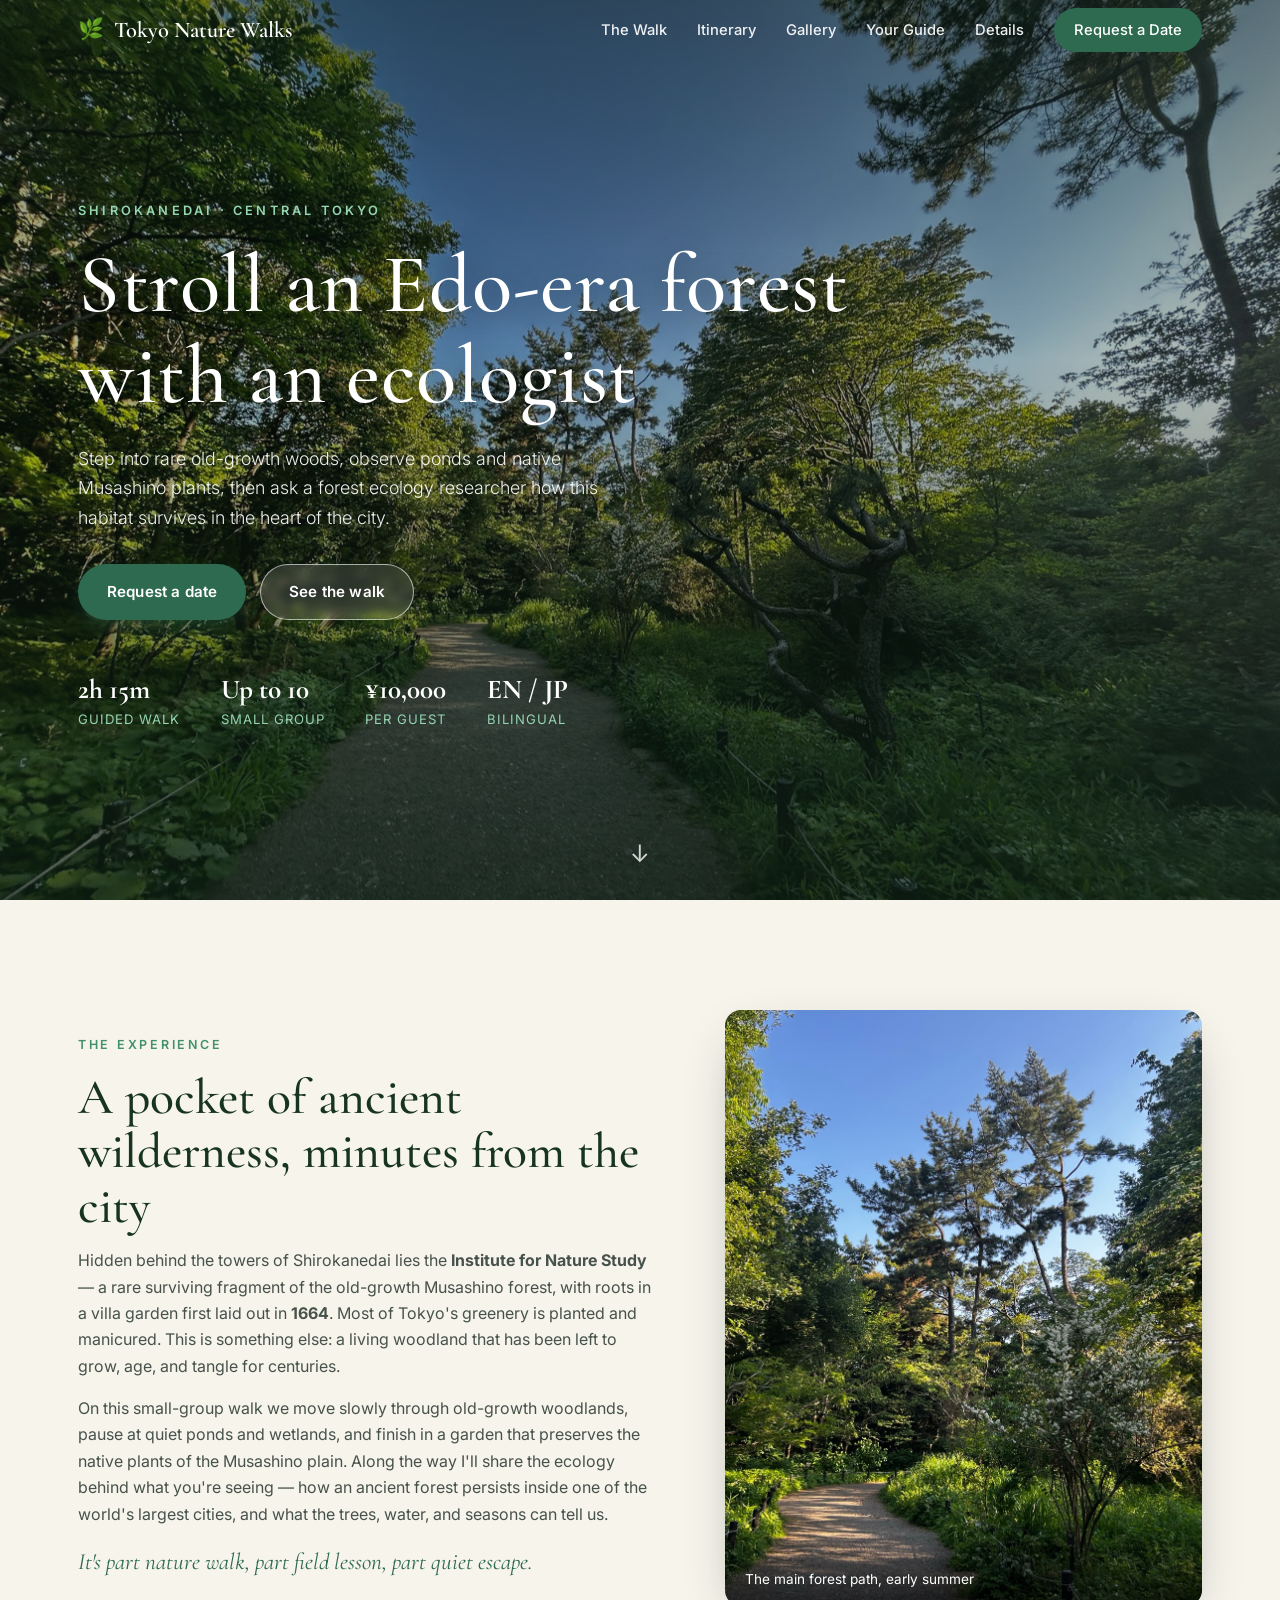
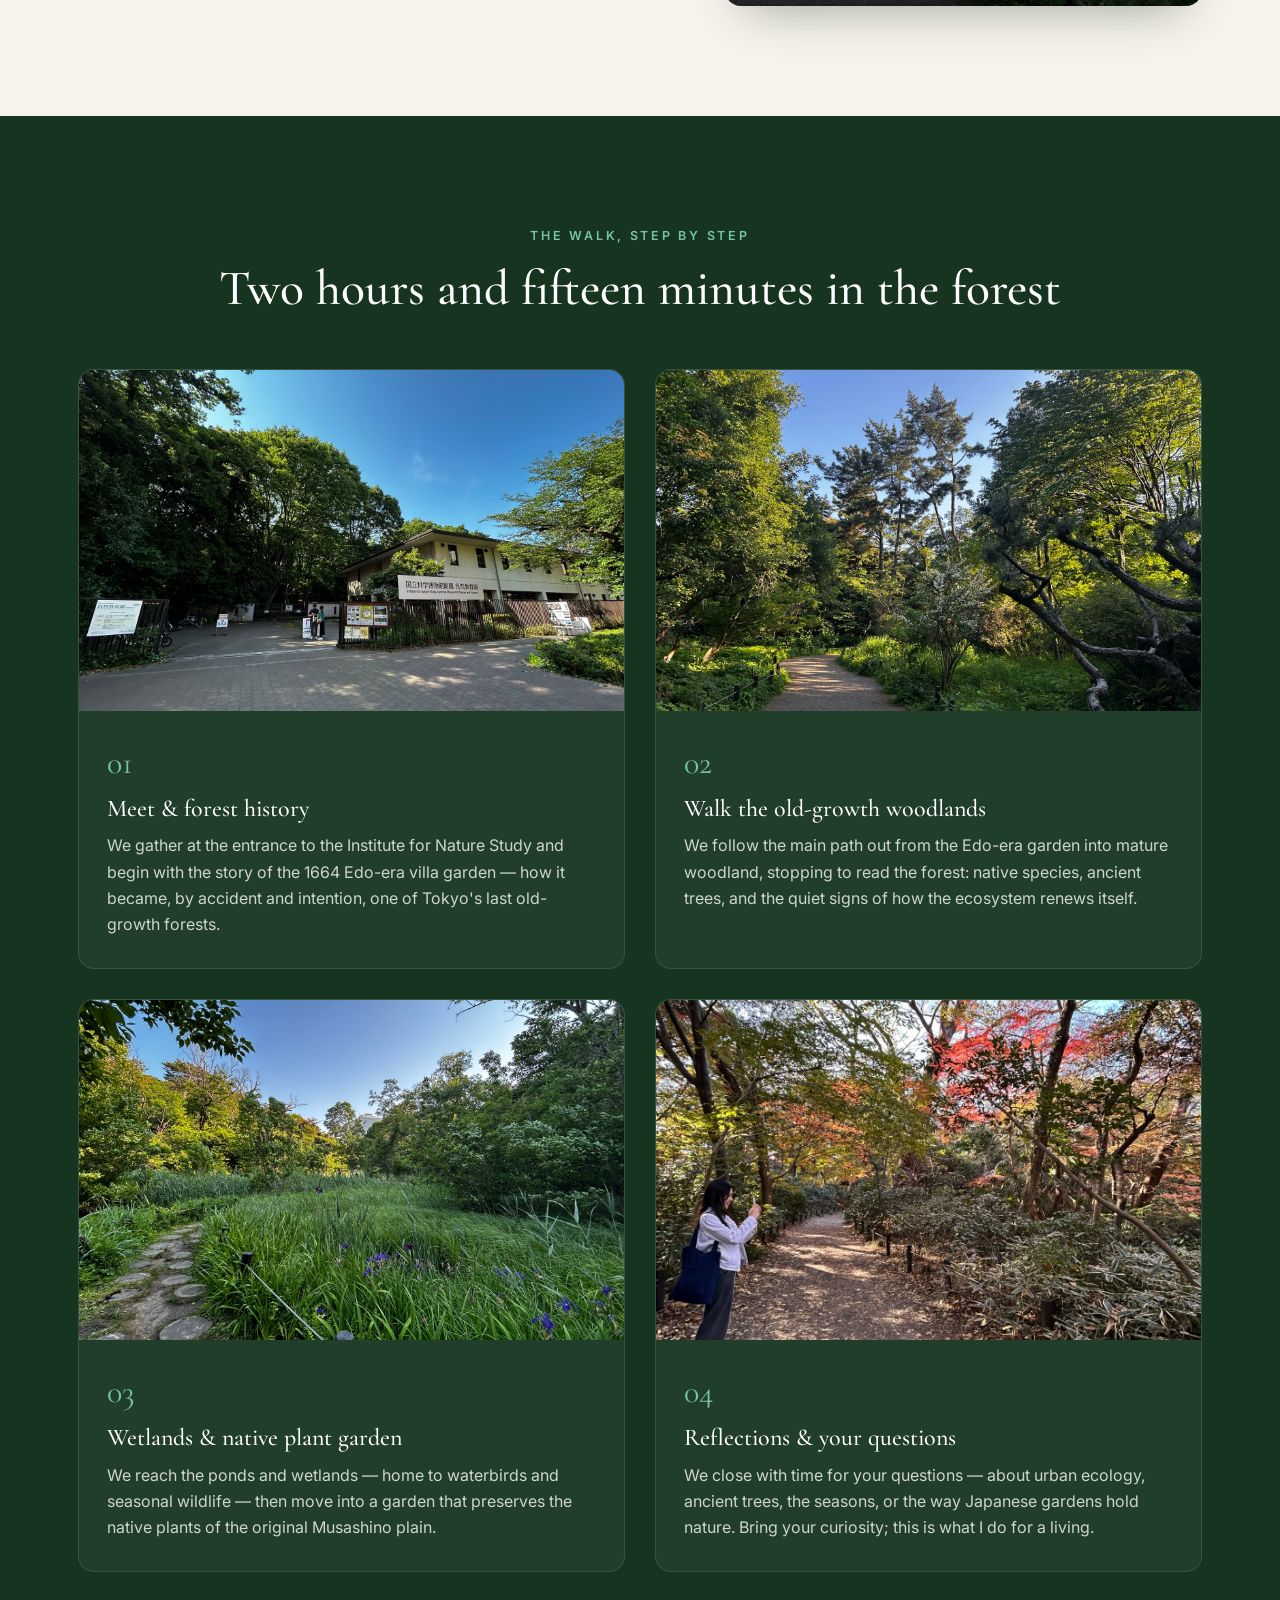
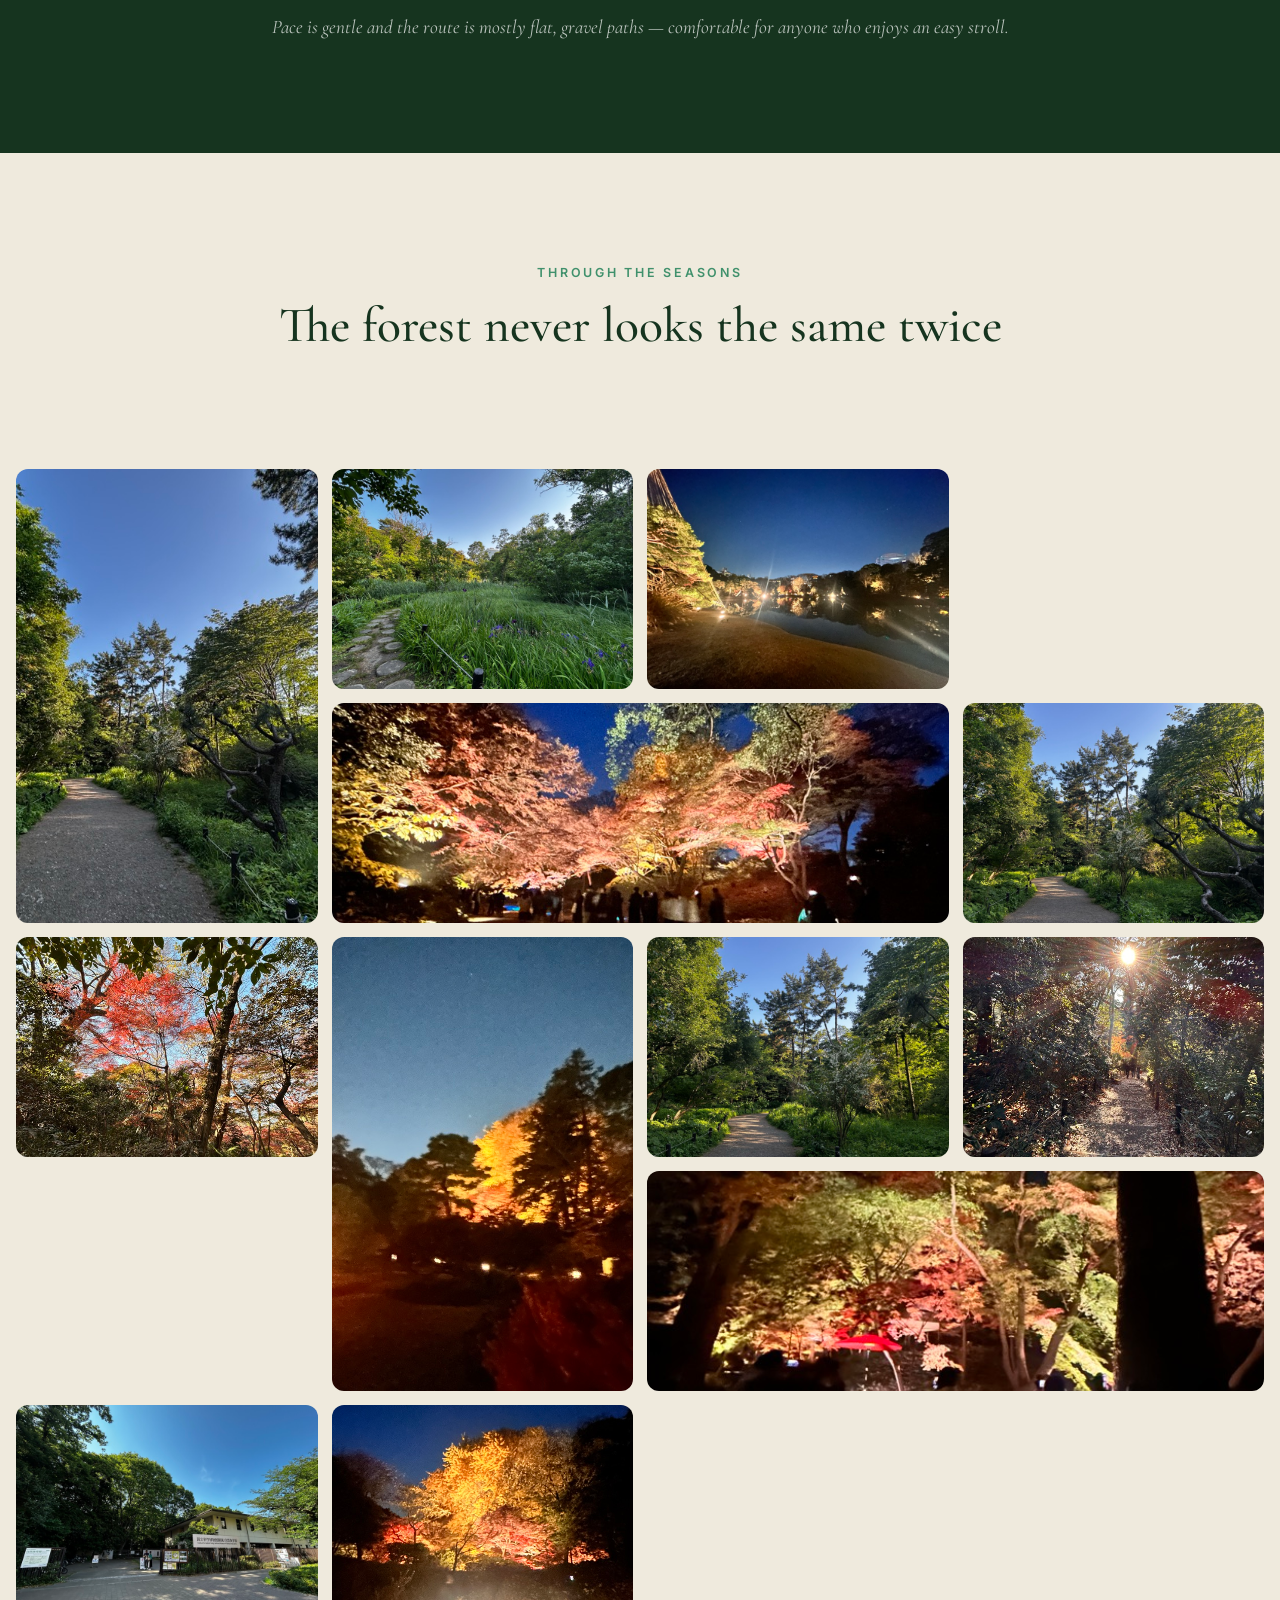
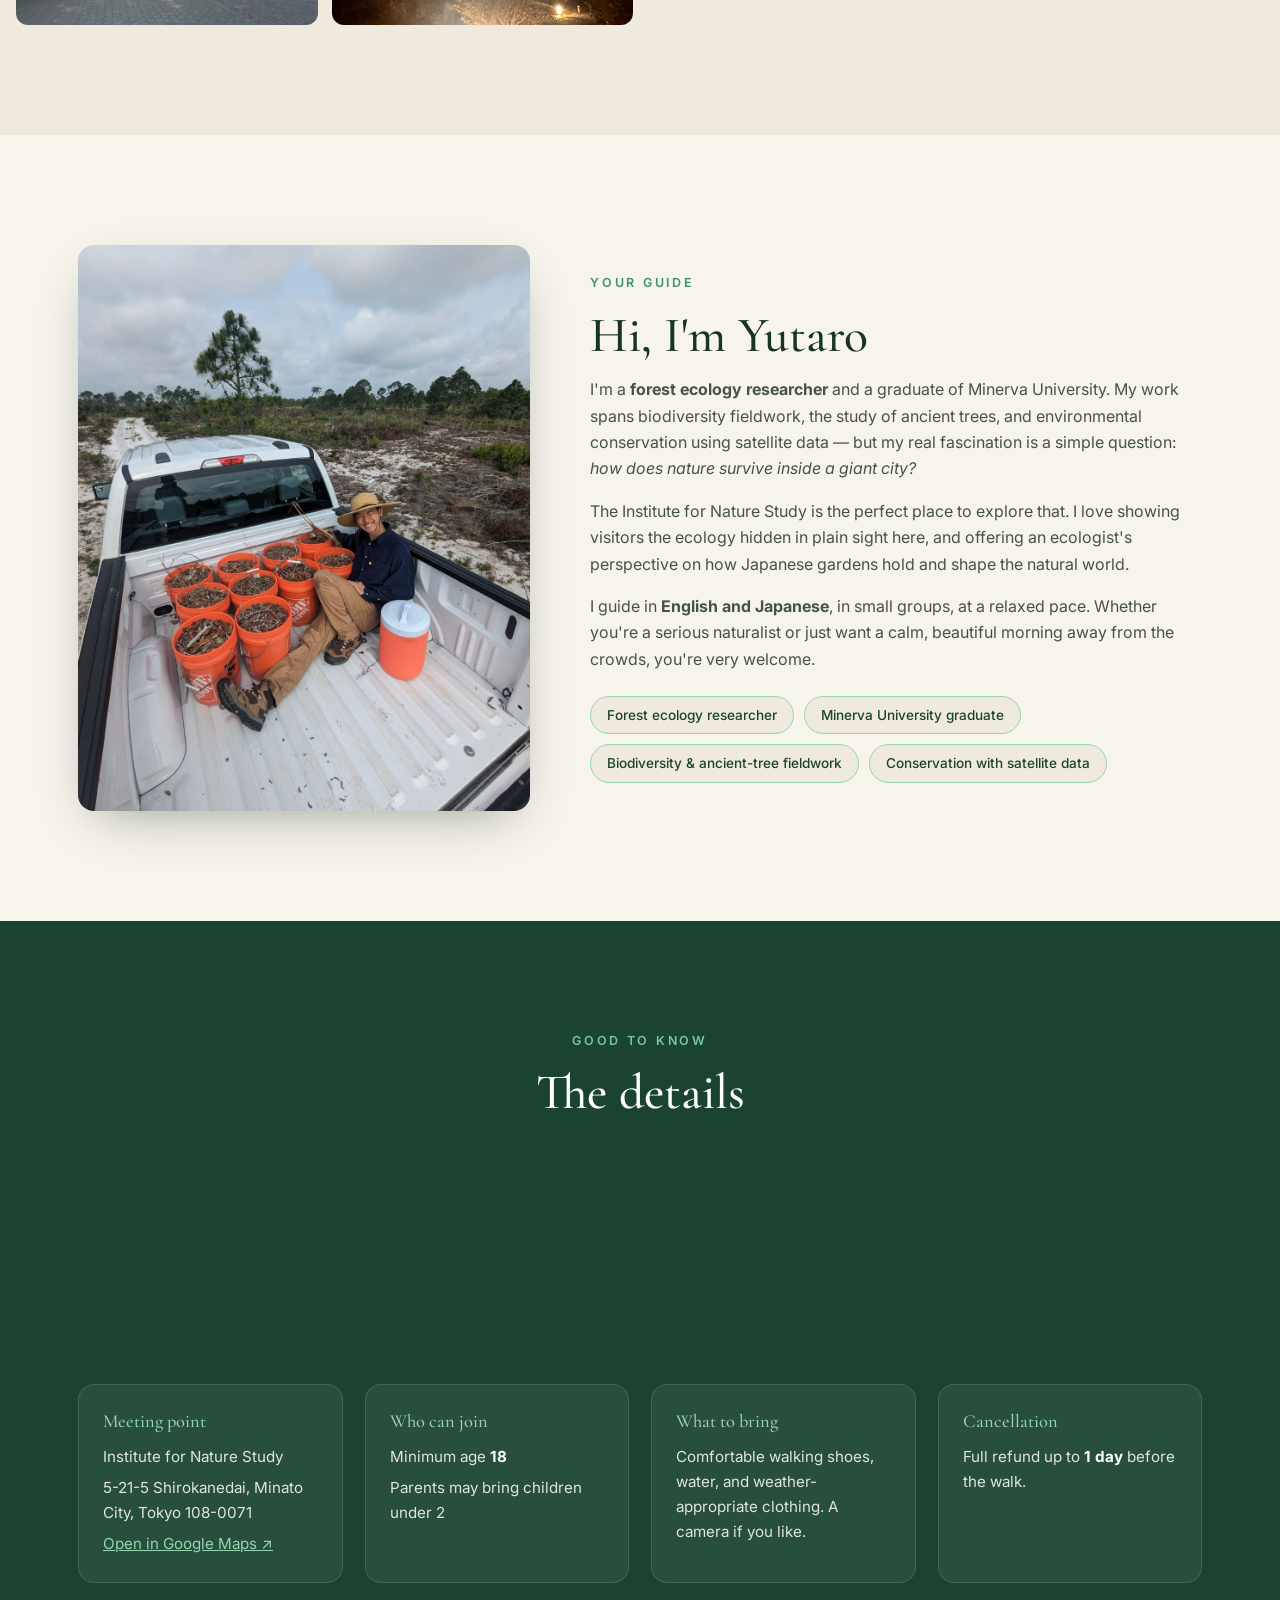
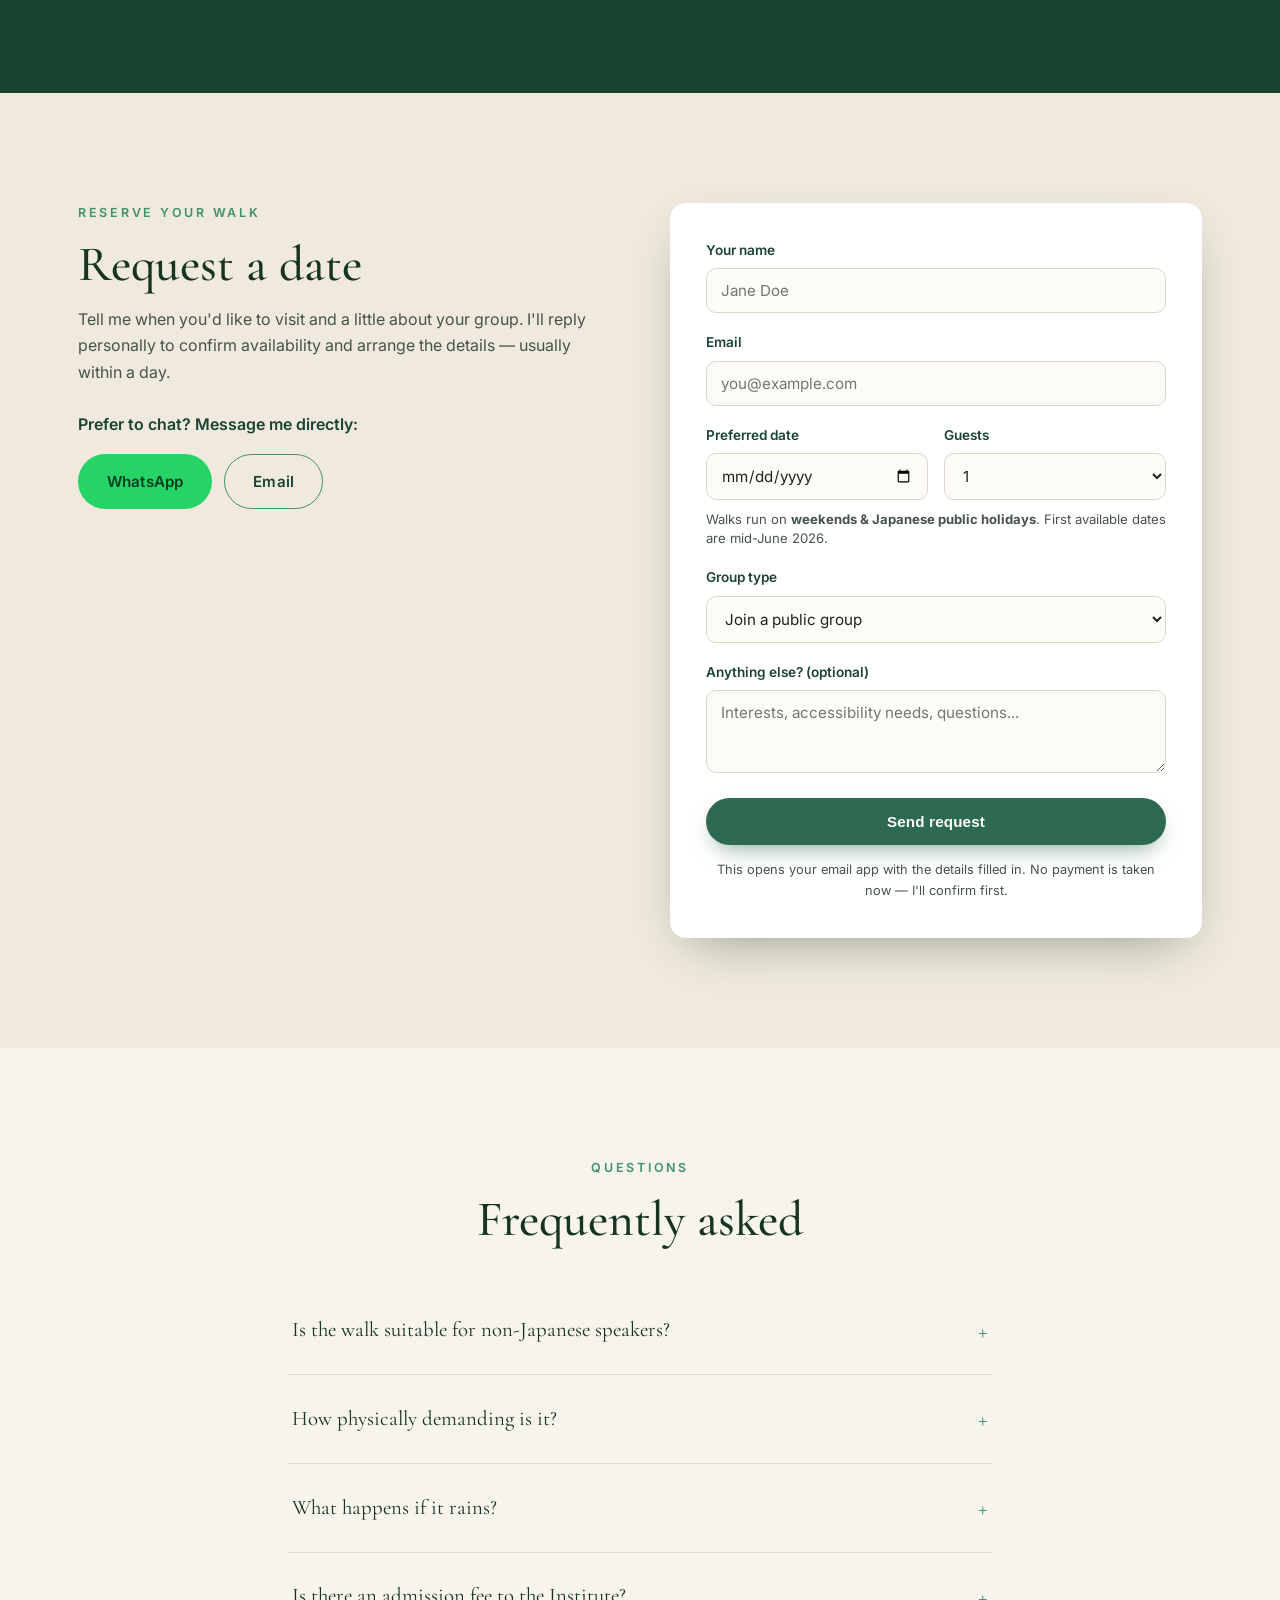
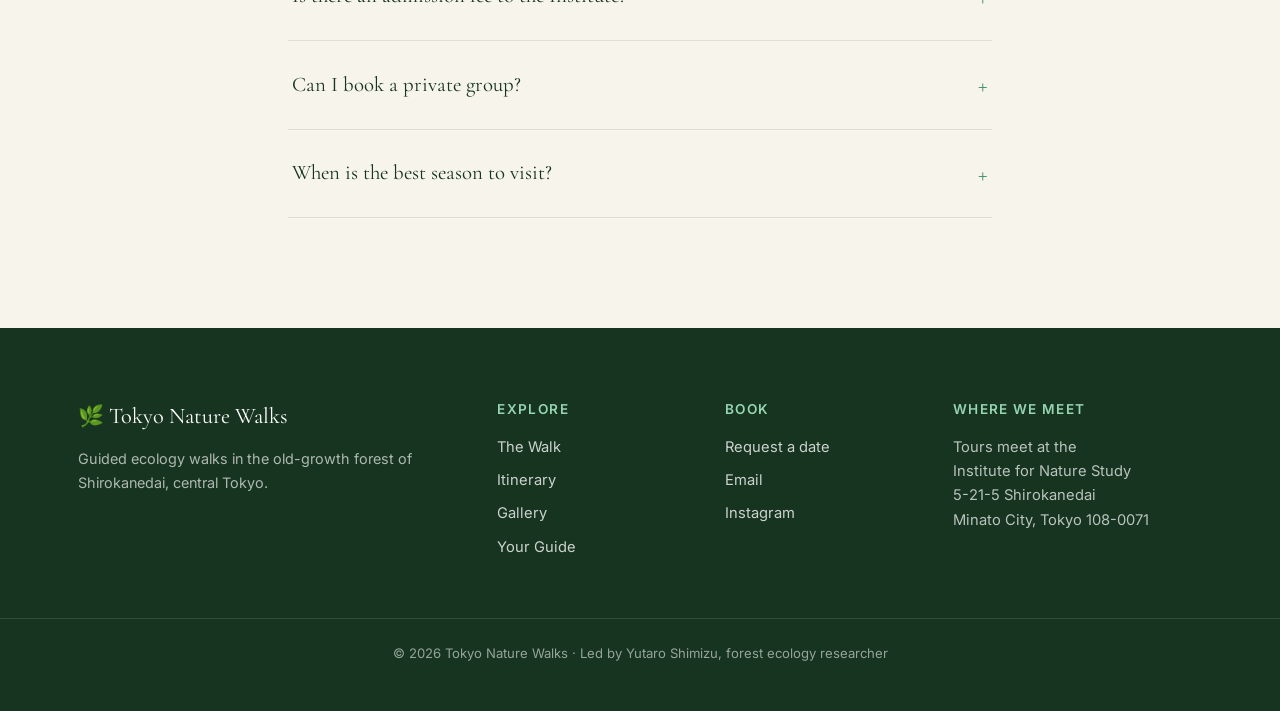
==== index.html @ 75c1bcf2 "Launch Tokyo Nature Walks marketing site Static site for a guided Edo-era forest ecology walk in Shi" ====
<!DOCTYPE html>
<html lang="en">
<head>
<meta charset="UTF-8" />
<meta name="viewport" content="width=device-width, initial-scale=1.0" />
<title>Tokyo Nature Walks — Stroll an Edo-era Forest with an Ecologist | Shirokanedai, Tokyo</title>
<meta name="description" content="A 2-hour guided nature walk through a rare Edo-era old-growth forest in central Tokyo, led by a forest ecology researcher. Old-growth woodlands, ponds, and native Musashino plants at the Institute for Nature Study, Shirokanedai. English & Japanese." />
<meta name="keywords" content="Tokyo nature walk, Tokyo forest tour, Institute for Nature Study, Shirokanedai, ecology tour Tokyo, English guided tour Tokyo, Edo forest, Japanese garden ecology, things to do in Tokyo, nature tour Tokyo, Musashino plants" />
<meta name="author" content="Yutaro Shimizu" />
<link rel="canonical" href="https://tokyonaturewalks.com/" />
<meta name="robots" content="index, follow" />

<!-- Open Graph -->
<meta property="og:type" content="website" />
<meta property="og:site_name" content="Tokyo Nature Walks" />
<meta property="og:title" content="Stroll an Edo-era Forest with an Ecologist — Tokyo Nature Walks" />
<meta property="og:description" content="Step into rare old-growth woods in central Tokyo with a forest ecology researcher. Ponds, native Musashino plants, and the story of how this habitat survives in the city." />
<meta property="og:url" content="https://tokyonaturewalks.com/" />
<meta property="og:image" content="https://tokyonaturewalks.com/assets/img/photo-5083.jpg" />
<meta property="og:locale" content="en_US" />
<meta property="og:locale:alternate" content="ja_JP" />

<!-- Twitter -->
<meta name="twitter:card" content="summary_large_image" />
<meta name="twitter:title" content="Stroll an Edo-era Forest with an Ecologist — Tokyo Nature Walks" />
<meta name="twitter:description" content="A guided walk through a rare old-growth forest in central Tokyo, led by a forest ecology researcher. English & Japanese." />
<meta name="twitter:image" content="https://tokyonaturewalks.com/assets/img/photo-5083.jpg" />

<link rel="icon" href="data:image/svg+xml,%3Csvg xmlns='http://www.w3.org/2000/svg' viewBox='0 0 100 100'%3E%3Ctext y='.9em' font-size='90'%3E%F0%9F%8C%BF%3C/text%3E%3C/svg%3E" />

<link rel="preconnect" href="https://fonts.googleapis.com" />
<link rel="preconnect" href="https://fonts.gstatic.com" crossorigin />
<link href="https://fonts.googleapis.com/css2?family=Cormorant+Garamond:ital,wght@0,400;0,500;0,600;1,400&family=Inter:wght@300;400;500;600&display=swap" rel="stylesheet" />
<link rel="stylesheet" href="assets/css/style.css" />

<!-- Structured data: the tour as a Product with an Offer -->
<script type="application/ld+json">
{
  "@context": "https://schema.org",
  "@type": "Product",
  "name": "Stroll an Edo-era Forest with an Ecologist",
  "image": [
    "https://tokyonaturewalks.com/assets/img/photo-5083.jpg",
    "https://tokyonaturewalks.com/assets/img/photo-5082.jpg",
    "https://tokyonaturewalks.com/assets/img/photo-4022.jpg"
  ],
  "description": "A 2-hour 15-minute guided nature walk through a rare Edo-era old-growth forest in central Tokyo, led by a forest ecology researcher. Explore old-growth woodlands, ponds and wetlands, and a garden preserving native Musashino plants at the Institute for Nature Study, Shirokanedai.",
  "brand": { "@type": "Brand", "name": "Tokyo Nature Walks" },
  "offers": {
    "@type": "Offer",
    "price": "10000",
    "priceCurrency": "JPY",
    "availability": "https://schema.org/InStock",
    "url": "https://tokyonaturewalks.com/#book"
  }
}
</script>
<script type="application/ld+json">
{
  "@context": "https://schema.org",
  "@type": "TouristAttraction",
  "name": "Institute for Nature Study (National Museum of Nature and Science)",
  "description": "A rare surviving fragment of old-growth Musashino forest in central Tokyo, with origins as a 1664 Edo-era villa garden.",
  "address": {
    "@type": "PostalAddress",
    "streetAddress": "5-21-5 Shirokanedai",
    "addressLocality": "Minato City",
    "addressRegion": "Tokyo",
    "postalCode": "108-0071",
    "addressCountry": "JP"
  }
}
</script>
<script type="application/ld+json">
{
  "@context": "https://schema.org",
  "@type": "Person",
  "name": "Yutaro Shimizu",
  "alternateName": "悠太郎",
  "jobTitle": "Forest Ecology Researcher & Nature Guide",
  "alumniOf": "Minerva University",
  "knowsLanguage": ["en", "ja"],
  "description": "Forest ecology researcher specializing in how nature survives in large urban environments, with a background in biodiversity fieldwork, ancient-tree studies, and satellite-data conservation."
}
</script>
</head>
<body>

<header class="nav" id="nav">
  <div class="nav__inner">
    <a href="#top" class="nav__brand">
      <span class="nav__leaf">&#127807;</span>
      <span class="nav__name">Tokyo Nature Walks</span>
    </a>
    <nav class="nav__links" id="navLinks">
      <a href="#experience">The Walk</a>
      <a href="#itinerary">Itinerary</a>
      <a href="#gallery">Gallery</a>
      <a href="#guide">Your Guide</a>
      <a href="#details">Details</a>
      <a href="#book" class="nav__cta">Request a Date</a>
    </nav>
    <button class="nav__toggle" id="navToggle" aria-label="Open menu">
      <span></span><span></span><span></span>
    </button>
  </div>
</header>

<!-- HERO -->
<section class="hero" id="top">
  <div class="hero__media" style="background-image:url('assets/img/photo-5083.jpg')"></div>
  <div class="hero__overlay"></div>
  <div class="hero__content">
    <p class="hero__eyebrow">Shirokanedai &middot; Central Tokyo</p>
    <h1 class="hero__title">Stroll an Edo-era forest<br />with an ecologist</h1>
    <p class="hero__sub">Step into rare old-growth woods, observe ponds and native Musashino plants, then ask a forest ecology researcher how this habitat survives in the heart of the city.</p>
    <div class="hero__actions">
      <a href="#book" class="btn btn--primary">Request a date</a>
      <a href="#experience" class="btn btn--ghost">See the walk</a>
    </div>
    <ul class="hero__facts">
      <li><strong>2h 15m</strong><span>guided walk</span></li>
      <li><strong>Up to 10</strong><span>small group</span></li>
      <li><strong>&yen;10,000</strong><span>per guest</span></li>
      <li><strong>EN / JP</strong><span>bilingual</span></li>
    </ul>
  </div>
  <a href="#experience" class="hero__scroll" aria-label="Scroll down">&#8595;</a>
</section>

<!-- EXPERIENCE -->
<section class="section experience" id="experience">
  <div class="wrap experience__grid">
    <div class="experience__text">
      <p class="eyebrow">The experience</p>
      <h2>A pocket of ancient wilderness, minutes from the city</h2>
      <p>Hidden behind the towers of Shirokanedai lies the <strong>Institute for Nature Study</strong> &mdash; a rare surviving fragment of the old-growth Musashino forest, with roots in a villa garden first laid out in <strong>1664</strong>. Most of Tokyo's greenery is planted and manicured. This is something else: a living woodland that has been left to grow, age, and tangle for centuries.</p>
      <p>On this small-group walk we move slowly through old-growth woodlands, pause at quiet ponds and wetlands, and finish in a garden that preserves the native plants of the Musashino plain. Along the way I'll share the ecology behind what you're seeing &mdash; how an ancient forest persists inside one of the world's largest cities, and what the trees, water, and seasons can tell us.</p>
      <p class="experience__signoff">It's part nature walk, part field lesson, part quiet escape.</p>
    </div>
    <figure class="experience__photo">
      <img src="assets/img/photo-5085.jpg" alt="Sunlit forest path through old-growth woodland at the Institute for Nature Study, Tokyo" loading="lazy" />
      <figcaption>The main forest path, early summer</figcaption>
    </figure>
  </div>
</section>

<!-- ITINERARY -->
<section class="section itinerary" id="itinerary">
  <div class="wrap">
    <p class="eyebrow center">The walk, step by step</p>
    <h2 class="center">Two hours and fifteen minutes in the forest</h2>
    <div class="steps">
      <article class="step">
        <div class="step__img"><img src="assets/img/photo-5079.jpg" alt="Entrance to the Institute for Nature Study, Shirokanedai" loading="lazy" /></div>
        <div class="step__body">
          <span class="step__num">01</span>
          <h3>Meet &amp; forest history</h3>
          <p>We gather at the entrance to the Institute for Nature Study and begin with the story of the 1664 Edo-era villa garden &mdash; how it became, by accident and intention, one of Tokyo's last old-growth forests.</p>
        </div>
      </article>
      <article class="step">
        <div class="step__img"><img src="assets/img/photo-5084.jpg" alt="Tall pines along the old-growth woodland trail" loading="lazy" /></div>
        <div class="step__body">
          <span class="step__num">02</span>
          <h3>Walk the old-growth woodlands</h3>
          <p>We follow the main path out from the Edo-era garden into mature woodland, stopping to read the forest: native species, ancient trees, and the quiet signs of how the ecosystem renews itself.</p>
        </div>
      </article>
      <article class="step">
        <div class="step__img"><img src="assets/img/photo-5082.jpg" alt="Iris wetland and pond with native plants in early summer" loading="lazy" /></div>
        <div class="step__body">
          <span class="step__num">03</span>
          <h3>Wetlands &amp; native plant garden</h3>
          <p>We reach the ponds and wetlands &mdash; home to waterbirds and seasonal wildlife &mdash; then move into a garden that preserves the native plants of the original Musashino plain.</p>
        </div>
      </article>
      <article class="step">
        <div class="step__img"><img src="assets/img/photo-4017.jpg" alt="Guide and guest on a forest path framed by autumn colour" loading="lazy" /></div>
        <div class="step__body">
          <span class="step__num">04</span>
          <h3>Reflections &amp; your questions</h3>
          <p>We close with time for your questions &mdash; about urban ecology, ancient trees, the seasons, or the way Japanese gardens hold nature. Bring your curiosity; this is what I do for a living.</p>
        </div>
      </article>
    </div>
    <p class="itinerary__note">Pace is gentle and the route is mostly flat, gravel paths &mdash; comfortable for anyone who enjoys an easy stroll.</p>
  </div>
</section>

<!-- GALLERY -->
<section class="section gallery" id="gallery">
  <div class="wrap">
    <p class="eyebrow center">Through the seasons</p>
    <h2 class="center">The forest never looks the same twice</h2>
    <p class="gallery__intro center">Lush green in summer, irises over the wetlands in early summer, and the famous autumn illumination when the maples are lit after dark.</p>
  </div>
  <div class="gallery__grid" id="galleryGrid">
    <button class="gallery__item gallery__item--tall" data-full="assets/img/photo-5083.jpg" data-cap="Forest path in early summer"><img src="assets/img/thumb-5083.jpg" alt="Forest path in early summer" loading="lazy" /></button>
    <button class="gallery__item" data-full="assets/img/photo-5082.jpg" data-cap="Iris wetland in bloom"><img src="assets/img/thumb-5082.jpg" alt="Iris wetland in bloom" loading="lazy" /></button>
    <button class="gallery__item" data-full="assets/img/photo-4022.jpg" data-cap="Autumn illumination over the pond"><img src="assets/img/thumb-4022.jpg" alt="Autumn illumination reflected in the pond at night" loading="lazy" /></button>
    <button class="gallery__item gallery__item--wide" data-full="assets/img/photo-4025.jpg" data-cap="Maples lit up on an autumn evening"><img src="assets/img/thumb-4025.jpg" alt="Maples lit up on an autumn evening" loading="lazy" /></button>
    <button class="gallery__item" data-full="assets/img/photo-5084.jpg" data-cap="Tall pines along the trail"><img src="assets/img/thumb-5084.jpg" alt="Tall pines along the trail" loading="lazy" /></button>
    <button class="gallery__item" data-full="assets/img/photo-4019.jpg" data-cap="Autumn canopy"><img src="assets/img/thumb-4019.jpg" alt="Red and orange autumn canopy" loading="lazy" /></button>
    <button class="gallery__item gallery__item--tall" data-full="assets/img/photo-4023.jpg" data-cap="A single maple, illuminated"><img src="assets/img/thumb-4023.jpg" alt="A single maple illuminated at night" loading="lazy" /></button>
    <button class="gallery__item" data-full="assets/img/photo-5085.jpg" data-cap="Green woodland path"><img src="assets/img/thumb-5085.jpg" alt="Green woodland path" loading="lazy" /></button>
    <button class="gallery__item" data-full="assets/img/photo-4021.jpg" data-cap="Light through the canopy"><img src="assets/img/thumb-4021.jpg" alt="Sunlight breaking through the forest canopy" loading="lazy" /></button>
    <button class="gallery__item gallery__item--wide" data-full="assets/img/photo-4026.jpg" data-cap="Evening walk under the maples"><img src="assets/img/thumb-4026.jpg" alt="Visitors walking under illuminated maples at night" loading="lazy" /></button>
    <button class="gallery__item" data-full="assets/img/photo-5079.jpg" data-cap="The entrance"><img src="assets/img/thumb-5079.jpg" alt="Entrance to the Institute for Nature Study" loading="lazy" /></button>
    <button class="gallery__item" data-full="assets/img/photo-4024.jpg" data-cap="Autumn colour after dark"><img src="assets/img/thumb-4024.jpg" alt="Autumn colour illuminated after dark" loading="lazy" /></button>
  </div>
</section>

<!-- GUIDE -->
<section class="section guide" id="guide">
  <div class="wrap guide__grid">
    <figure class="guide__photo">
      <img src="assets/img/intro.jpg" alt="Yutaro, forest ecology researcher, doing biodiversity fieldwork with soil and litter samples" loading="lazy" />
    </figure>
    <div class="guide__text">
      <p class="eyebrow">Your guide</p>
      <h2>Hi, I'm Yutaro</h2>
      <p>I'm a <strong>forest ecology researcher</strong> and a graduate of Minerva University. My work spans biodiversity fieldwork, the study of ancient trees, and environmental conservation using satellite data &mdash; but my real fascination is a simple question: <em>how does nature survive inside a giant city?</em></p>
      <p>The Institute for Nature Study is the perfect place to explore that. I love showing visitors the ecology hidden in plain sight here, and offering an ecologist's perspective on how Japanese gardens hold and shape the natural world.</p>
      <p>I guide in <strong>English and Japanese</strong>, in small groups, at a relaxed pace. Whether you're a serious naturalist or just want a calm, beautiful morning away from the crowds, you're very welcome.</p>
      <ul class="guide__creds">
        <li>Forest ecology researcher</li>
        <li>Minerva University graduate</li>
        <li>Biodiversity &amp; ancient-tree fieldwork</li>
        <li>Conservation with satellite data</li>
      </ul>
    </div>
  </div>
</section>

<!-- DETAILS -->
<section class="section details" id="details">
  <div class="wrap">
    <p class="eyebrow center">Good to know</p>
    <h2 class="center">The details</h2>
    <div class="details__grid">
      <div class="detail">
        <h3>Pricing</h3>
        <p><strong>&yen;10,000</strong> per guest</p>
        <p><strong>&yen;30,000</strong> minimum for a private group</p>
      </div>
      <div class="detail">
        <h3>Group size</h3>
        <p>Small groups of up to <strong>10</strong> guests</p>
        <p>Public or private bookings welcome</p>
      </div>
      <div class="detail">
        <h3>Duration</h3>
        <p><strong>2 hours 15 minutes</strong></p>
        <p>Gentle pace, mostly flat gravel paths</p>
      </div>
      <div class="detail">
        <h3>Languages</h3>
        <p>English &amp; Japanese</p>
      </div>
      <div class="detail">
        <h3>Meeting point</h3>
        <p>Institute for Nature Study</p>
        <p>5-21-5 Shirokanedai, Minato City, Tokyo 108-0071</p>
        <p><a href="https://maps.google.com/?q=Institute+for+Nature+Study+Shirokanedai" target="_blank" rel="noopener">Open in Google Maps &#8599;</a></p>
      </div>
      <div class="detail">
        <h3>Who can join</h3>
        <p>Minimum age <strong>18</strong></p>
        <p>Parents may bring children under 2</p>
      </div>
      <div class="detail">
        <h3>What to bring</h3>
        <p>Comfortable walking shoes, water, and weather-appropriate clothing. A camera if you like.</p>
      </div>
      <div class="detail">
        <h3>Cancellation</h3>
        <p>Full refund up to <strong>1 day</strong> before the walk.</p>
      </div>
    </div>
  </div>
</section>

<!-- BOOKING -->
<section class="section book" id="book">
  <div class="wrap book__grid">
    <div class="book__intro">
      <p class="eyebrow">Reserve your walk</p>
      <h2>Request a date</h2>
      <p>Tell me when you'd like to visit and a little about your group. I'll reply personally to confirm availability and arrange the details &mdash; usually within a day.</p>
      <p class="book__alt">Prefer to chat? Message me directly:</p>
      <div class="book__contacts">
        <a class="btn btn--whatsapp" id="waBtn" href="https://wa.me/810000000000?text=Hi%20Yutaro%2C%20I%27d%20like%20to%20book%20the%20Tokyo%20Nature%20Walk." target="_blank" rel="noopener">WhatsApp</a>
        <a class="btn btn--ghost-dark" href="mailto:yutaro.shimizu@uni.minerva.edu">Email</a>
      </div>
    </div>

    <form class="book__form" id="bookForm">
      <div class="field">
        <label for="name">Your name</label>
        <input type="text" id="name" name="name" required placeholder="Jane Doe" />
      </div>
      <div class="field">
        <label for="email">Email</label>
        <input type="email" id="email" name="email" required placeholder="you@example.com" />
      </div>
      <div class="field field--row">
        <div>
          <label for="date">Preferred date</label>
          <input type="date" id="date" name="date" min="2026-06-16" />
        </div>
        <div>
          <label for="guests">Guests</label>
          <select id="guests" name="guests">
            <option>1</option><option>2</option><option>3</option><option>4</option>
            <option>5</option><option>6</option><option>7</option><option>8</option>
            <option>9</option><option>10</option>
          </select>
        </div>
      </div>
      <p class="field__hint" id="dateHint">Walks run on <strong>weekends &amp; Japanese public holidays</strong>. First available dates are mid-June 2026.</p>
      <div class="field">
        <label for="type">Group type</label>
        <select id="type" name="type">
          <option value="Public group">Join a public group</option>
          <option value="Private group">Private group (&yen;30,000 min)</option>
        </select>
      </div>
      <div class="field">
        <label for="message">Anything else? (optional)</label>
        <textarea id="message" name="message" rows="3" placeholder="Interests, accessibility needs, questions..."></textarea>
      </div>
      <button type="submit" class="btn btn--primary btn--full">Send request</button>
      <p class="book__formnote">This opens your email app with the details filled in. No payment is taken now &mdash; I'll confirm first.</p>
    </form>
  </div>
</section>

<!-- FAQ -->
<section class="section faq" id="faq">
  <div class="wrap wrap--narrow">
    <p class="eyebrow center">Questions</p>
    <h2 class="center">Frequently asked</h2>
    <div class="faq__list">
      <details>
        <summary>Is the walk suitable for non-Japanese speakers?</summary>
        <p>Absolutely. I guide fluently in both English and Japanese, and the experience is designed with international visitors in mind.</p>
      </details>
      <details>
        <summary>How physically demanding is it?</summary>
        <p>Not at all demanding. We walk at a gentle pace on mostly flat gravel paths over about two hours, with plenty of stops. If you can enjoy a relaxed stroll in a park, you'll be comfortable.</p>
      </details>
      <details>
        <summary>What happens if it rains?</summary>
        <p>Light rain can be beautiful in the forest, so we usually go ahead with umbrellas. In the event of severe weather we'll reschedule or refund &mdash; just let me know.</p>
      </details>
      <details>
        <summary>Is there an admission fee to the Institute?</summary>
        <p>The Institute for Nature Study charges a small separate admission at the gate. I'll share current details when we confirm your booking.</p>
      </details>
      <details>
        <summary>Can I book a private group?</summary>
        <p>Yes &mdash; private groups are welcome, with a minimum of &yen;30,000, for up to 10 guests. Great for families, friends, or special occasions.</p>
      </details>
      <details>
        <summary>When is the best season to visit?</summary>
        <p>Every season has its character: fresh green and irises in early summer, deep shade in midsummer, and spectacular autumn colour &mdash; including evening illumination &mdash; in late autumn. Tell me what you're hoping for and I'll advise.</p>
      </details>
    </div>
  </div>
</section>

<footer class="footer">
  <div class="wrap footer__inner">
    <div class="footer__brand">
      <span class="nav__leaf">&#127807;</span> Tokyo Nature Walks
      <p>Guided ecology walks in the old-growth forest of Shirokanedai, central Tokyo.</p>
    </div>
    <div class="footer__col">
      <h4>Explore</h4>
      <a href="#experience">The Walk</a>
      <a href="#itinerary">Itinerary</a>
      <a href="#gallery">Gallery</a>
      <a href="#guide">Your Guide</a>
    </div>
    <div class="footer__col">
      <h4>Book</h4>
      <a href="#book">Request a date</a>
      <a href="mailto:yutaro.shimizu@uni.minerva.edu">Email</a>
      <a href="#" id="igLink" target="_blank" rel="noopener">Instagram</a>
    </div>
    <div class="footer__col">
      <h4>Where we meet</h4>
      <p>Tours meet at the<br />Institute for Nature Study<br />5-21-5 Shirokanedai<br />Minato City, Tokyo 108-0071</p>
    </div>
  </div>
  <p class="footer__copy">&copy; <span id="year"></span> Tokyo Nature Walks &middot; Led by Yutaro Shimizu, forest ecology researcher</p>
</footer>

<!-- Lightbox -->
<div class="lightbox" id="lightbox" aria-hidden="true">
  <button class="lightbox__close" id="lbClose" aria-label="Close">&times;</button>
  <button class="lightbox__nav lightbox__prev" id="lbPrev" aria-label="Previous">&#8249;</button>
  <figure class="lightbox__figure">
    <img id="lbImg" src="" alt="" />
    <figcaption id="lbCap"></figcaption>
  </figure>
  <button class="lightbox__nav lightbox__next" id="lbNext" aria-label="Next">&#8250;</button>
</div>

<script src="assets/js/main.js"></script>
</body>
</html>
---- assets/css/style.css ----
:root{
  --green-900:#16341f;
  --green-800:#1b4332;
  --green-700:#2d6a4f;
  --green-500:#40916c;
  --sage-300:#74c69d;
  --sage-200:#95d5b2;
  --cream:#f7f4ec;
  --cream-2:#efeadd;
  --ink:#1d231e;
  --ink-soft:#46524a;
  --white:#ffffff;
  --shadow:0 18px 50px -20px rgba(20,40,25,.45);
  --radius:16px;
  --serif:'Cormorant Garamond',Georgia,serif;
  --sans:'Inter',-apple-system,BlinkMacSystemFont,'Segoe UI',sans-serif;
  --maxw:1180px;
}

*{box-sizing:border-box;margin:0;padding:0}
html{scroll-behavior:smooth;scroll-padding-top:72px}
body{
  font-family:var(--sans);
  color:var(--ink);
  background:var(--cream);
  line-height:1.65;
  -webkit-font-smoothing:antialiased;
  overflow-x:hidden;
}
img{max-width:100%;display:block}
a{color:inherit;text-decoration:none}

.wrap{max-width:var(--maxw);margin:0 auto;padding:0 28px}
.wrap--narrow{max-width:760px}
.section{padding:110px 0}
.eyebrow{
  font-size:.78rem;letter-spacing:.22em;text-transform:uppercase;
  color:var(--green-500);font-weight:600;margin-bottom:14px;
}
.eyebrow.center,.center{text-align:center}
h1,h2,h3{font-family:var(--serif);font-weight:500;line-height:1.1;color:var(--green-900)}
h2{font-size:clamp(2rem,4.2vw,3.1rem);margin-bottom:14px}
h3{font-size:1.5rem}
p{margin-bottom:1rem;color:var(--ink-soft)}
.section p:last-child{margin-bottom:0}

/* Buttons */
.btn{
  display:inline-block;padding:14px 28px;border-radius:999px;
  font-weight:600;font-size:.95rem;letter-spacing:.01em;cursor:pointer;
  transition:transform .2s ease,box-shadow .2s ease,background .2s ease,color .2s ease;
  border:1.5px solid transparent;text-align:center;
}
.btn:hover{transform:translateY(-2px)}
.btn--primary{background:var(--green-700);color:#fff;box-shadow:0 10px 24px -10px rgba(45,106,79,.7)}
.btn--primary:hover{background:var(--green-800)}
.btn--ghost{background:rgba(255,255,255,.12);color:#fff;border-color:rgba(255,255,255,.6);backdrop-filter:blur(4px)}
.btn--ghost:hover{background:rgba(255,255,255,.22)}
.btn--ghost-dark{background:transparent;color:var(--green-800);border-color:var(--green-500)}
.btn--ghost-dark:hover{background:var(--green-700);color:#fff}
.btn--whatsapp{background:#25d366;color:#063d20}
.btn--whatsapp:hover{background:#1eb858}
.btn--full{width:100%}

/* NAV */
.nav{
  position:fixed;top:0;left:0;right:0;z-index:50;
  transition:background .3s ease,box-shadow .3s ease,padding .3s ease;
  padding:8px 0;
}
.nav__inner{max-width:var(--maxw);margin:0 auto;padding:0 28px;display:flex;align-items:center;justify-content:space-between}
.nav__brand{display:flex;align-items:center;gap:10px;font-family:var(--serif);font-size:1.4rem;color:#fff;font-weight:600}
.nav__leaf{font-size:1.3rem}
.nav__links{display:flex;align-items:center;gap:30px}
.nav__links a{color:#fff;font-size:.92rem;font-weight:500;opacity:.92;transition:opacity .2s}
.nav__links a:hover{opacity:1}
.nav__cta{background:var(--green-700);padding:10px 20px;border-radius:999px;opacity:1!important}
.nav__cta:hover{background:var(--green-800)}
.nav.scrolled{background:rgba(247,244,236,.95);backdrop-filter:blur(10px);box-shadow:0 4px 20px -12px rgba(0,0,0,.3)}
.nav.scrolled .nav__brand,.nav.scrolled .nav__links a{color:var(--green-900)}
.nav.scrolled .nav__cta{color:#fff}
.nav.scrolled .nav__toggle span{background:var(--green-900)}
.nav__toggle{display:none;flex-direction:column;gap:5px;background:none;border:0;cursor:pointer;padding:8px}
.nav__toggle span{width:26px;height:2px;background:#fff;border-radius:2px;transition:.3s}

/* HERO */
.hero{position:relative;min-height:100vh;display:flex;align-items:center;color:#fff;overflow:hidden}
.hero__media{
  position:absolute;inset:0;background-size:cover;background-position:center;
  transform:scale(1.05);animation:slowzoom 18s ease-out forwards;
}
@keyframes slowzoom{to{transform:scale(1)}}
.hero__overlay{position:absolute;inset:0;background:linear-gradient(180deg,rgba(15,32,20,.55) 0%,rgba(15,32,20,.30) 40%,rgba(15,32,20,.75) 100%)}
.hero__content{position:relative;max-width:var(--maxw);margin:0 auto;padding:120px 28px 90px;width:100%}
.hero__eyebrow{letter-spacing:.25em;text-transform:uppercase;font-size:.8rem;font-weight:600;color:var(--sage-200);margin-bottom:18px}
.hero__title{font-size:clamp(2.6rem,7vw,5.2rem);color:#fff;font-weight:500;letter-spacing:.5px;text-shadow:0 2px 30px rgba(0,0,0,.35)}
.hero__sub{max-width:560px;margin:22px 0 32px;font-size:1.12rem;color:rgba(255,255,255,.92);font-weight:300}
.hero__actions{display:flex;gap:14px;flex-wrap:wrap}
.hero__facts{list-style:none;display:flex;gap:40px;margin-top:56px;flex-wrap:wrap}
.hero__facts li{display:flex;flex-direction:column}
.hero__facts strong{font-family:var(--serif);font-size:1.7rem;color:#fff;line-height:1}
.hero__facts span{font-size:.82rem;letter-spacing:.08em;text-transform:uppercase;color:var(--sage-200);margin-top:6px}
.hero__scroll{position:absolute;bottom:26px;left:50%;transform:translateX(-50%);color:#fff;font-size:1.5rem;opacity:.8;animation:bob 2s infinite}
@keyframes bob{0%,100%{transform:translate(-50%,0)}50%{transform:translate(-50%,8px)}}

/* EXPERIENCE */
.experience{background:var(--cream)}
.experience__grid{display:grid;grid-template-columns:1.1fr .9fr;gap:64px;align-items:center}
.experience__signoff{font-family:var(--serif);font-size:1.45rem;font-style:italic;color:var(--green-700);margin-top:6px}
.experience__photo{border-radius:var(--radius);overflow:hidden;box-shadow:var(--shadow);position:relative}
.experience__photo img{width:100%;height:100%;object-fit:cover;aspect-ratio:4/5}
.experience__photo figcaption{position:absolute;bottom:0;left:0;right:0;padding:30px 20px 16px;color:#fff;font-size:.85rem;background:linear-gradient(transparent,rgba(0,0,0,.6))}

/* ITINERARY */
.itinerary{background:var(--green-900);color:#fff}
.itinerary .eyebrow{color:var(--sage-300)}
.itinerary h2{color:#fff}
.steps{display:grid;grid-template-columns:repeat(2,1fr);gap:30px;margin-top:54px}
.step{background:rgba(255,255,255,.05);border:1px solid rgba(255,255,255,.1);border-radius:var(--radius);overflow:hidden;display:flex;flex-direction:column;transition:transform .25s ease,background .25s ease}
.step:hover{transform:translateY(-4px);background:rgba(255,255,255,.08)}
.step__img{aspect-ratio:16/10;overflow:hidden}
.step__img img{width:100%;height:100%;object-fit:cover;transition:transform .5s ease}
.step:hover .step__img img{transform:scale(1.05)}
.step__body{padding:26px 28px 30px}
.step__num{font-family:var(--serif);font-size:2rem;color:var(--sage-300);display:block;margin-bottom:6px}
.step h3{color:#fff;margin-bottom:10px}
.step p{color:rgba(255,255,255,.78)}
.itinerary__note{text-align:center;margin-top:40px;color:rgba(255,255,255,.7);font-style:italic;font-family:var(--serif);font-size:1.2rem}

/* GALLERY */
.gallery{background:var(--cream-2)}
.gallery__intro{max-width:620px;margin:0 auto}
.gallery__grid{
  max-width:1320px;margin:50px auto 0;padding:0 16px;
  display:grid;grid-template-columns:repeat(4,1fr);grid-auto-rows:220px;gap:14px;
}
.gallery__item{padding:0;border:0;cursor:pointer;overflow:hidden;border-radius:12px;background:#ccc;position:relative}
.gallery__item img{width:100%;height:100%;object-fit:cover;transition:transform .5s ease}
.gallery__item:hover img{transform:scale(1.07)}
.gallery__item::after{content:'';position:absolute;inset:0;background:rgba(22,52,31,.0);transition:background .3s}
.gallery__item:hover::after{background:rgba(22,52,31,.18)}
.gallery__item--tall{grid-row:span 2}
.gallery__item--wide{grid-column:span 2}

/* GUIDE */
.guide{background:var(--cream)}
.guide__grid{display:grid;grid-template-columns:.85fr 1.15fr;gap:60px;align-items:center}
.guide__photo{border-radius:var(--radius);overflow:hidden;box-shadow:var(--shadow)}
.guide__photo img{width:100%;aspect-ratio:4/5;object-fit:cover}
.guide__kanji{font-size:.7em;color:var(--green-500);margin-left:8px}
.guide__creds{list-style:none;display:flex;flex-wrap:wrap;gap:10px;margin-top:24px}
.guide__creds li{background:var(--cream-2);border:1px solid var(--sage-200);color:var(--green-800);padding:7px 16px;border-radius:999px;font-size:.85rem;font-weight:500}

/* DETAILS */
.details{background:var(--green-800);color:#fff}
.details .eyebrow{color:var(--sage-300)}
.details h2{color:#fff}
.details__grid{display:grid;grid-template-columns:repeat(4,1fr);gap:22px;margin-top:50px}
.detail{background:rgba(255,255,255,.06);border:1px solid rgba(255,255,255,.12);border-radius:var(--radius);padding:26px 24px}
.detail h3{color:var(--sage-200);font-size:1.15rem;margin-bottom:12px}
.detail p{color:rgba(255,255,255,.85);margin-bottom:6px;font-size:.95rem}
.detail strong{color:#fff}
.detail a{color:var(--sage-200);text-decoration:underline}

/* BOOK */
.book{background:var(--cream-2)}
.book__grid{display:grid;grid-template-columns:1fr 1fr;gap:60px;align-items:start}
.book__alt{margin-top:26px;font-weight:600;color:var(--green-800)}
.book__contacts{display:flex;gap:12px;margin-top:8px}
.book__form{background:#fff;padding:36px;border-radius:var(--radius);box-shadow:var(--shadow)}
.field{margin-bottom:18px}
.field--row{display:grid;grid-template-columns:1fr 1fr;gap:16px}
.field label{display:block;font-size:.85rem;font-weight:600;color:var(--green-800);margin-bottom:7px}
.field input,.field select,.field textarea{
  width:100%;padding:12px 14px;border:1.5px solid #dcd7c9;border-radius:10px;
  font-family:inherit;font-size:.95rem;color:var(--ink);background:#fcfbf7;transition:border .2s,box-shadow .2s;
}
.field input:focus,.field select:focus,.field textarea:focus{outline:0;border-color:var(--green-500);box-shadow:0 0 0 3px rgba(64,145,108,.15)}
.book__formnote{font-size:.8rem;color:var(--ink-soft);margin-top:14px;text-align:center}
.field__hint{font-size:.82rem;color:var(--ink-soft);margin:-8px 0 18px;line-height:1.45}
.field__hint--error{color:#b23b3b}
.field__hint--ok{color:var(--green-700);font-weight:600}

/* FAQ */
.faq{background:var(--cream)}
.faq__list{margin-top:40px}
.faq details{border-bottom:1px solid #e2ddd0;padding:6px 0}
.faq summary{
  cursor:pointer;padding:18px 4px;font-family:var(--serif);font-size:1.3rem;color:var(--green-900);
  list-style:none;display:flex;justify-content:space-between;align-items:center;
}
.faq summary::-webkit-details-marker{display:none}
.faq summary::after{content:'+';color:var(--green-500);font-size:1.5rem;transition:transform .3s}
.faq details[open] summary::after{transform:rotate(45deg)}
.faq details p{padding:0 4px 18px}

/* FOOTER */
.footer{background:var(--green-900);color:rgba(255,255,255,.85);padding:70px 0 30px}
.footer__inner{display:grid;grid-template-columns:2fr 1fr 1fr 1.3fr;gap:36px}
.footer__brand{font-family:var(--serif);font-size:1.4rem;color:#fff}
.footer__brand p{font-family:var(--sans);font-size:.9rem;margin-top:12px;color:rgba(255,255,255,.65)}
.footer__col h4{color:var(--sage-200);font-size:.85rem;letter-spacing:.1em;text-transform:uppercase;margin-bottom:14px;font-family:var(--sans);font-weight:600}
.footer__col a{display:block;color:rgba(255,255,255,.78);font-size:.92rem;margin-bottom:9px;transition:color .2s}
.footer__col a:hover{color:#fff}
.footer__col p{color:rgba(255,255,255,.7);font-size:.92rem}
.footer__copy{text-align:center;margin-top:50px;padding-top:24px;border-top:1px solid rgba(255,255,255,.12);font-size:.82rem;color:rgba(255,255,255,.55)}

/* LIGHTBOX */
.lightbox{
  position:fixed;inset:0;z-index:100;background:rgba(10,20,12,.94);
  display:none;align-items:center;justify-content:center;padding:40px;
}
.lightbox.open{display:flex}
.lightbox__figure{max-width:90vw;max-height:88vh;text-align:center}
.lightbox__figure img{max-width:90vw;max-height:80vh;border-radius:8px;box-shadow:0 30px 80px rgba(0,0,0,.6)}
.lightbox__figure figcaption{color:rgba(255,255,255,.8);margin-top:16px;font-family:var(--serif);font-size:1.1rem}
.lightbox__close{position:absolute;top:22px;right:28px;background:none;border:0;color:#fff;font-size:2.4rem;cursor:pointer;line-height:1}
.lightbox__nav{position:absolute;top:50%;transform:translateY(-50%);background:rgba(255,255,255,.12);border:0;color:#fff;font-size:2rem;width:54px;height:54px;border-radius:50%;cursor:pointer;transition:background .2s}
.lightbox__nav:hover{background:rgba(255,255,255,.25)}
.lightbox__prev{left:24px}
.lightbox__next{right:24px}

/* Reveal animation */
.reveal{opacity:0;transform:translateY(26px);transition:opacity .7s ease,transform .7s ease}
.reveal.in{opacity:1;transform:none}

/* RESPONSIVE */
@media(max-width:900px){
  .section{padding:80px 0}
  .experience__grid,.guide__grid,.book__grid{grid-template-columns:1fr;gap:36px}
  .guide__photo{order:-1;max-width:440px;margin:0 auto}
  .steps{grid-template-columns:1fr}
  .details__grid{grid-template-columns:repeat(2,1fr)}
  .footer__inner{grid-template-columns:1fr 1fr}
  .gallery__grid{grid-template-columns:repeat(2,1fr);grid-auto-rows:180px}
  .gallery__item--wide{grid-column:span 2}
  .gallery__item--tall{grid-row:span 1}
  .nav__links{
    position:fixed;top:0;right:0;height:100vh;width:74%;max-width:320px;
    background:var(--green-900);flex-direction:column;align-items:flex-start;
    padding:96px 32px;gap:22px;transform:translateX(100%);transition:transform .35s ease;
  }
  .nav__links.open{transform:translateX(0)}
  .nav__links a{color:#fff!important;font-size:1.1rem}
  .nav__toggle{display:flex;z-index:60}
  .nav.menu-open .nav__toggle span{background:#fff!important}
}
@media(max-width:540px){
  .wrap{padding:0 20px}
  .hero__facts{gap:26px}
  .details__grid,.footer__inner{grid-template-columns:1fr}
  .field--row{grid-template-columns:1fr}
  .book__form{padding:26px}
}
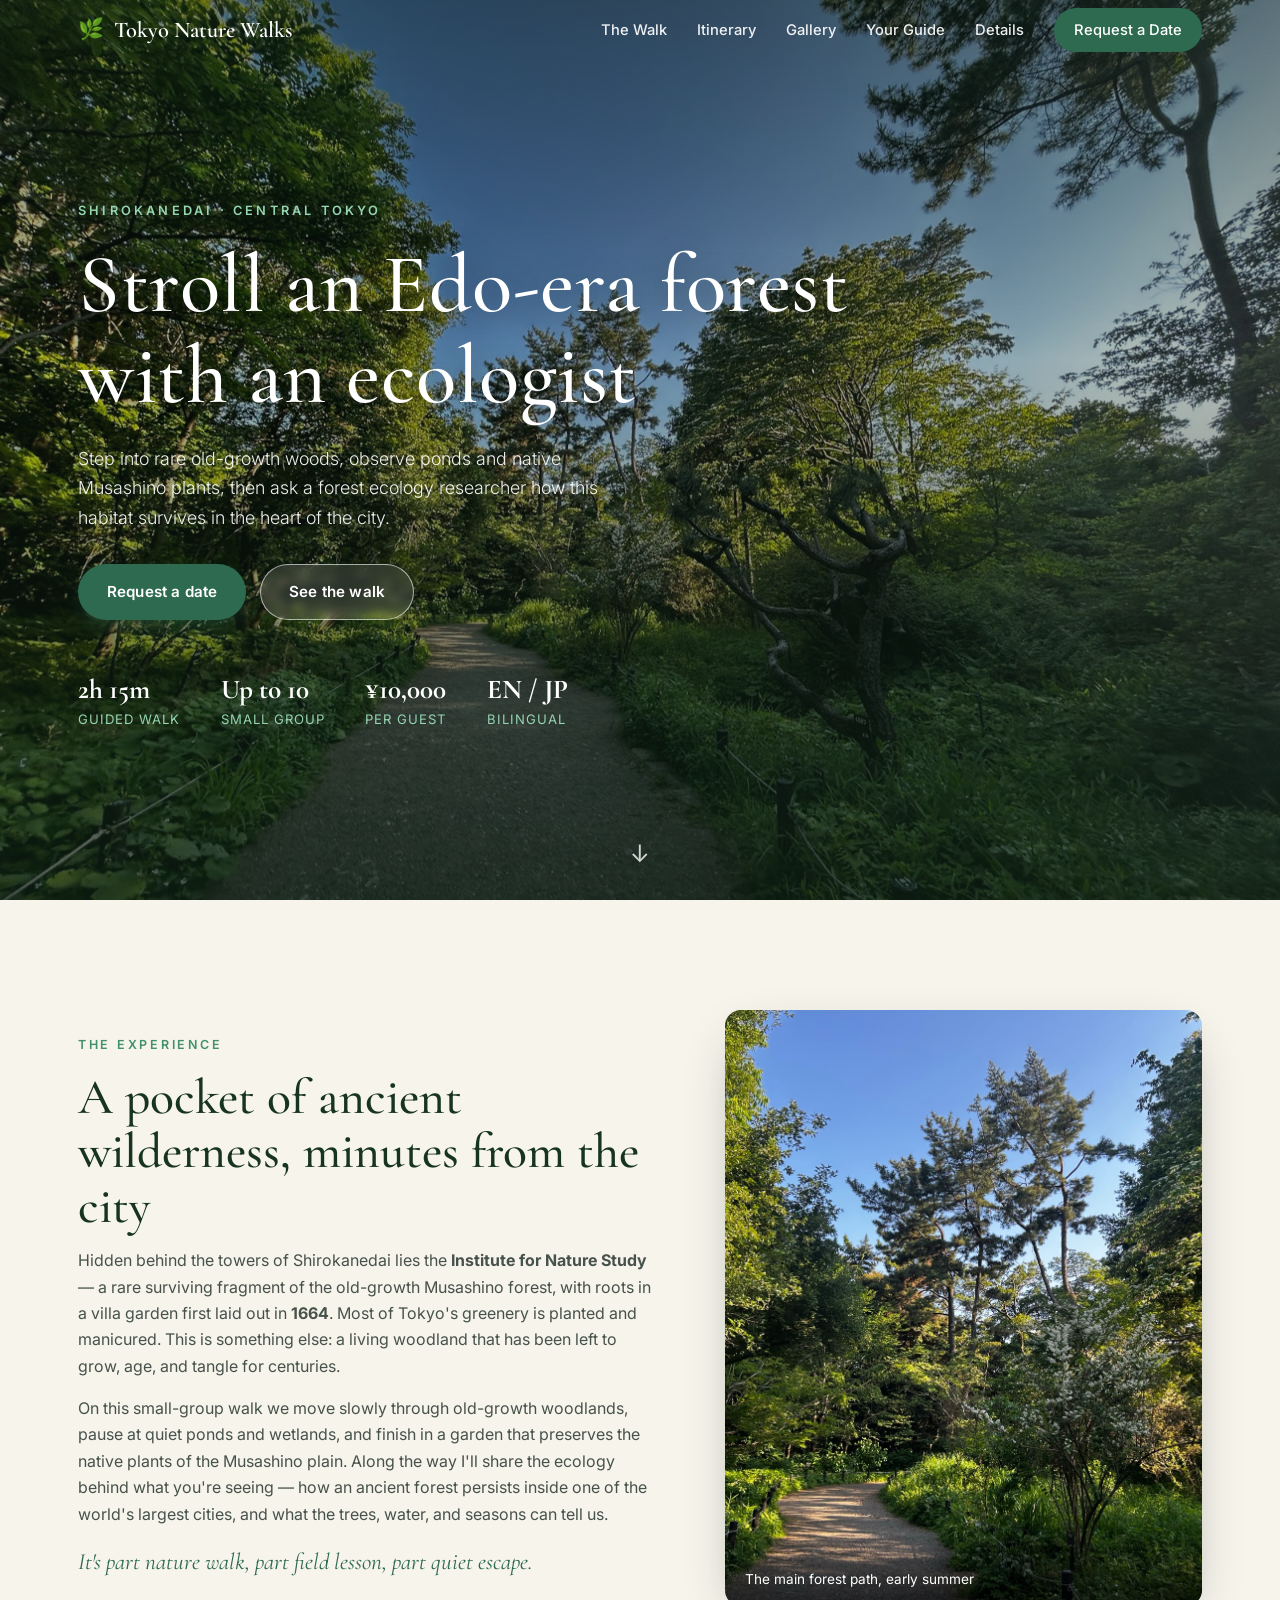
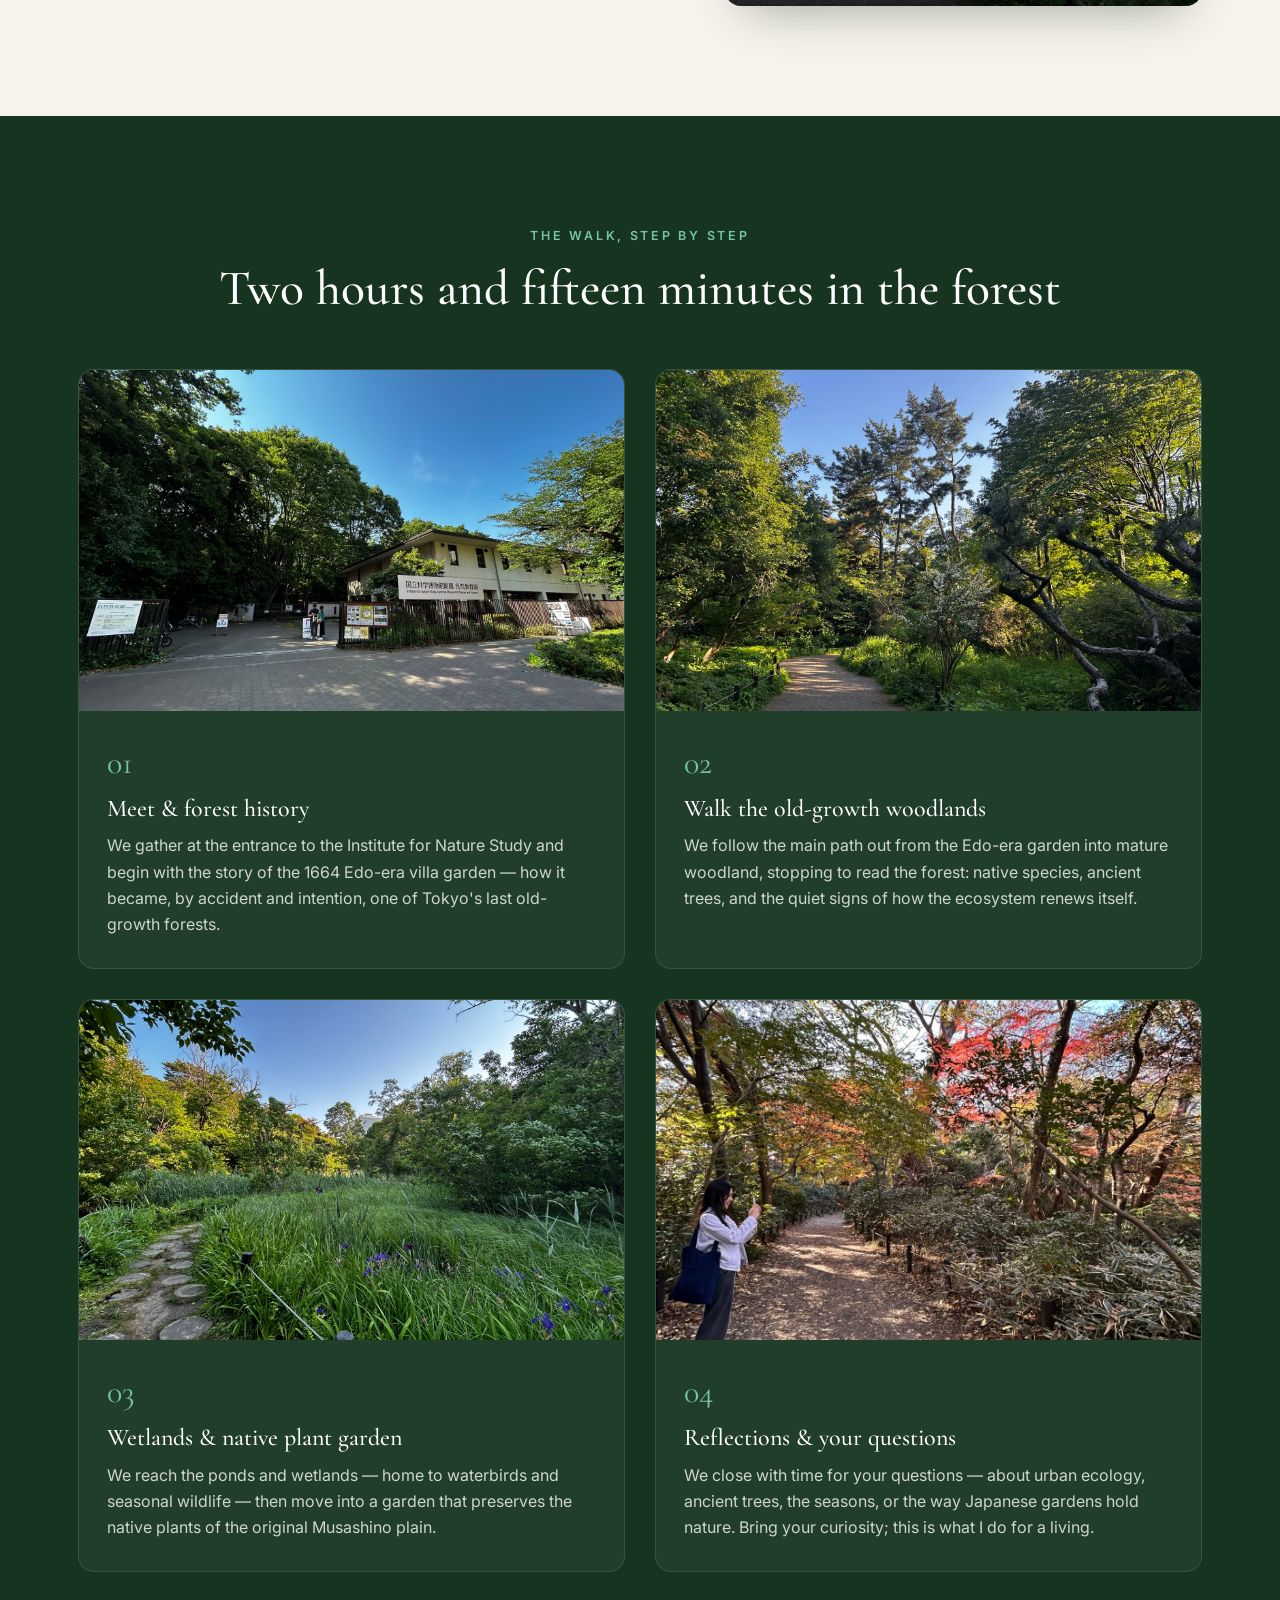
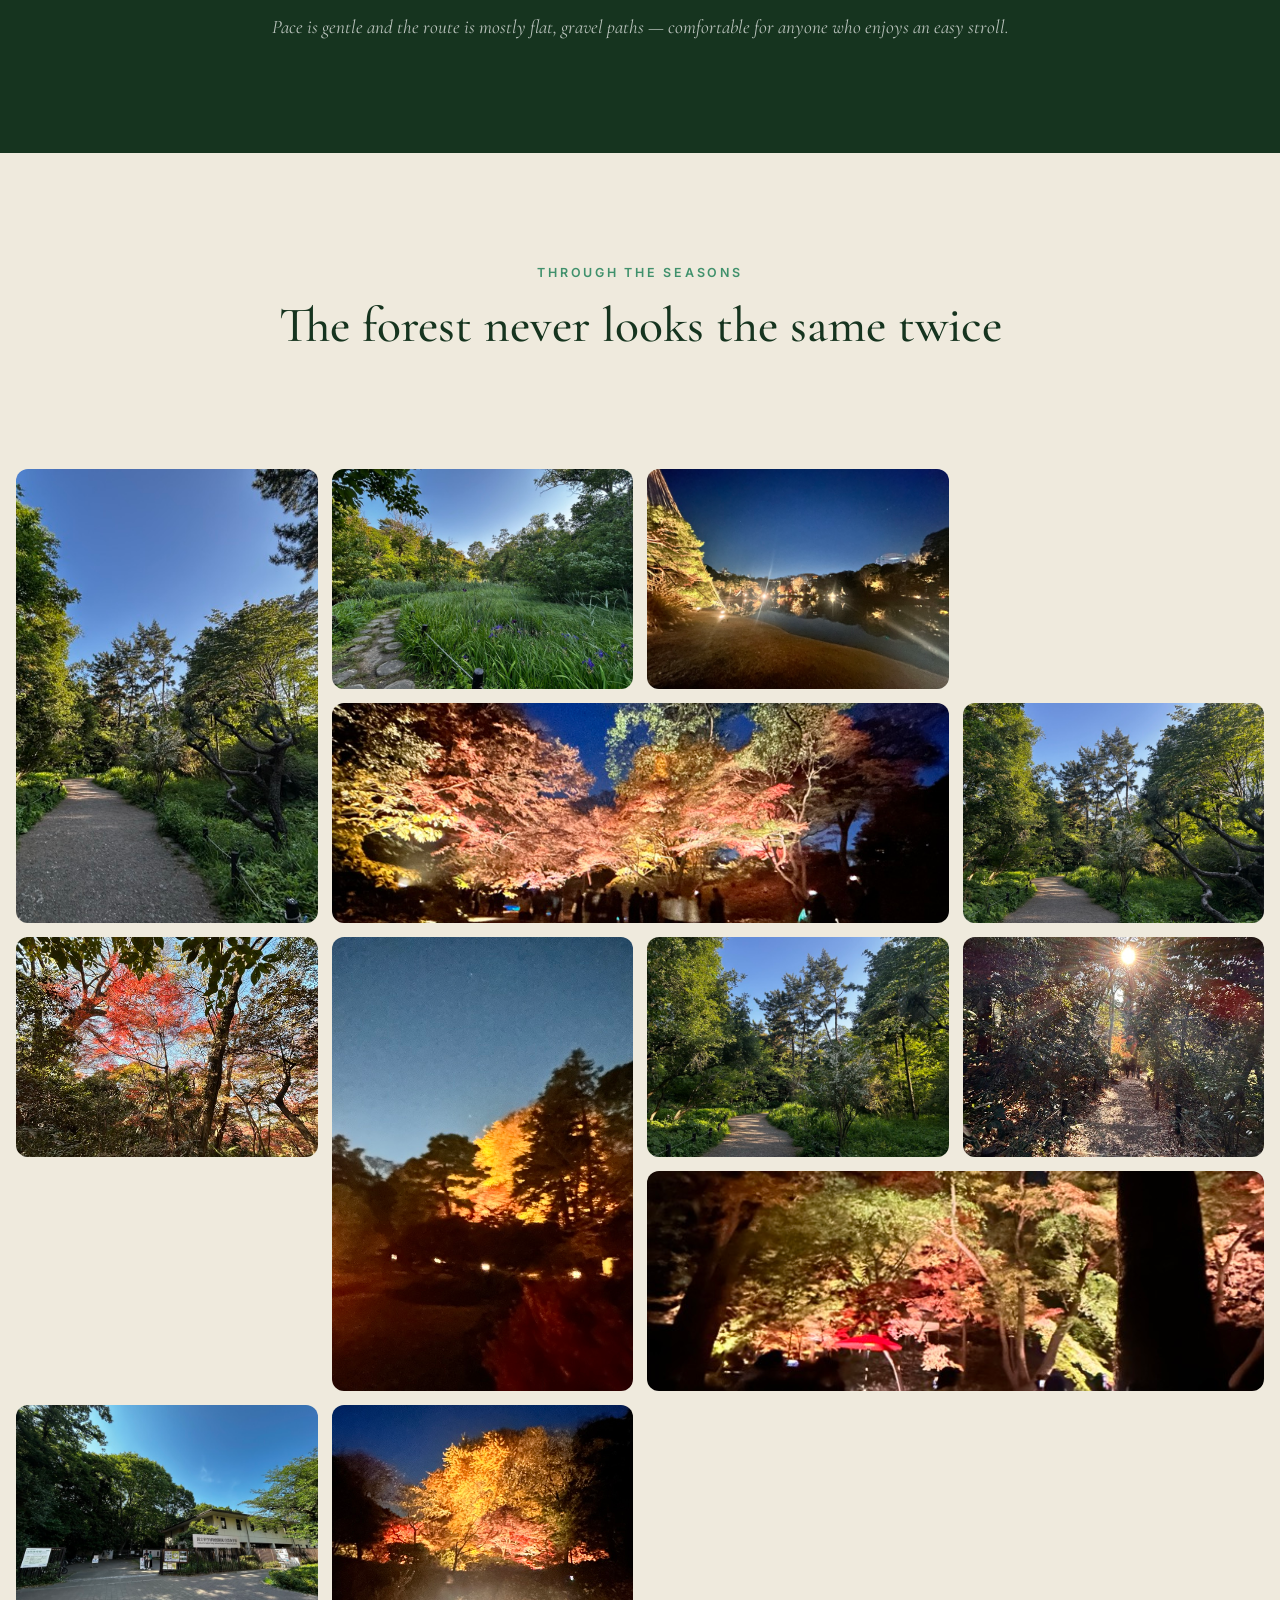
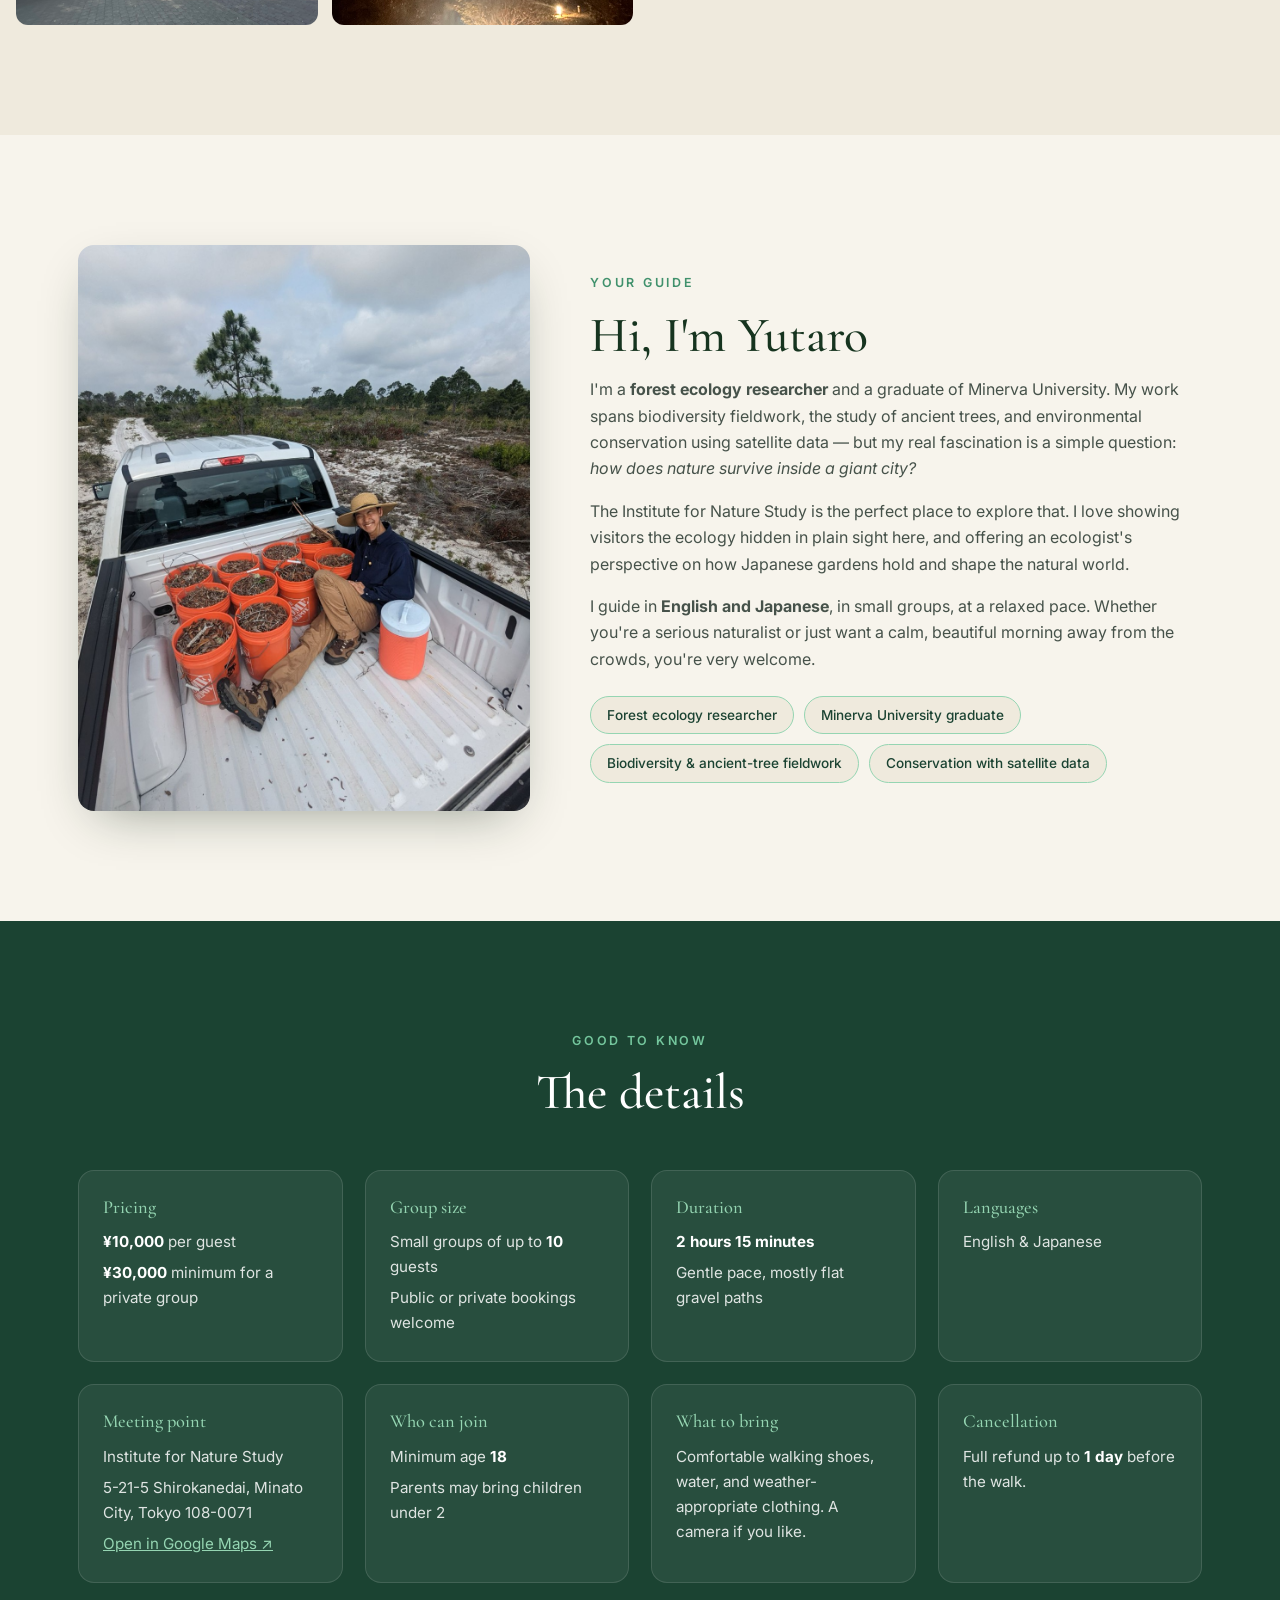
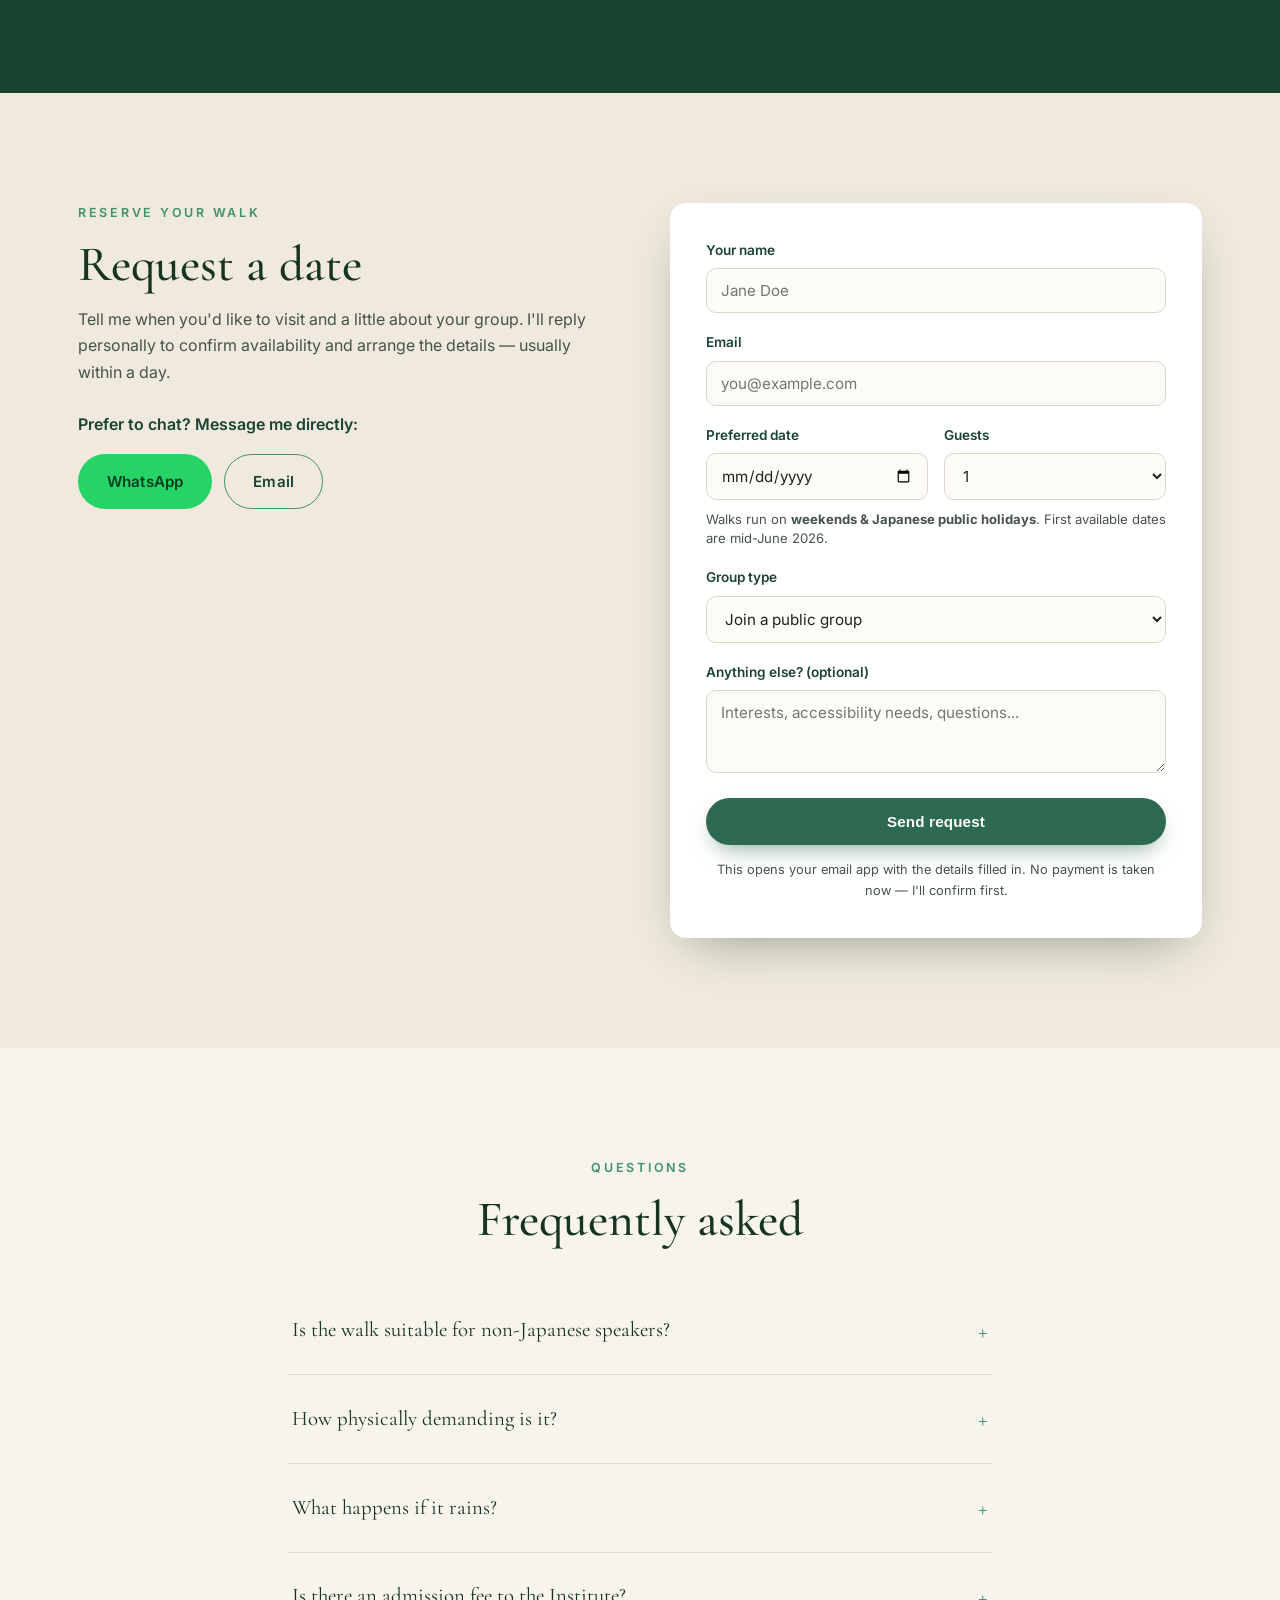
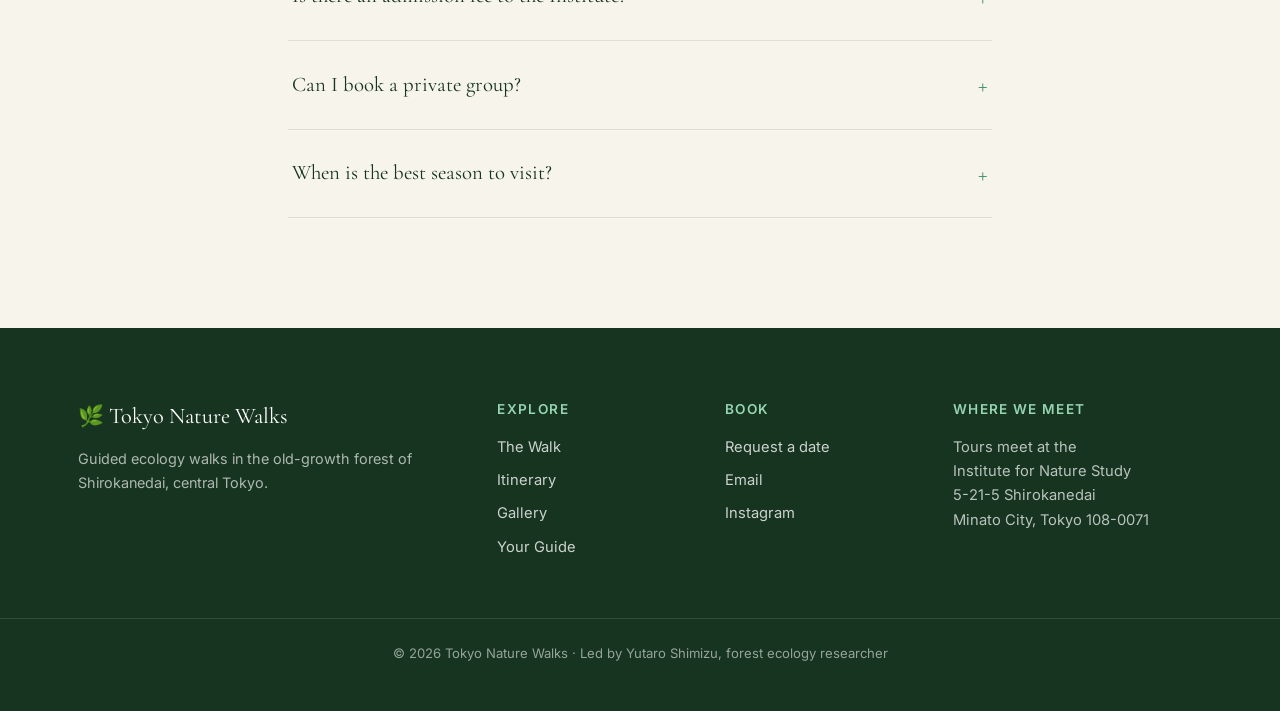
==== commit 7f12d66f: "Use live Pages URLs in SEO tags; drop kanji from structured data" ====
--- a/index.html
+++ b/index.html
@@ -7,7 +7,7 @@
 <meta name="description" content="A 2-hour guided nature walk through a rare Edo-era old-growth forest in central Tokyo, led by a forest ecology researcher. Old-growth woodlands, ponds, and native Musashino plants at the Institute for Nature Study, Shirokanedai. English & Japanese." />
 <meta name="keywords" content="Tokyo nature walk, Tokyo forest tour, Institute for Nature Study, Shirokanedai, ecology tour Tokyo, English guided tour Tokyo, Edo forest, Japanese garden ecology, things to do in Tokyo, nature tour Tokyo, Musashino plants" />
 <meta name="author" content="Yutaro Shimizu" />
-<link rel="canonical" href="https://tokyonaturewalks.com/" />
+<link rel="canonical" href="https://yutaro-shimizu.github.io/tokyo-nature-walks/" />
 <meta name="robots" content="index, follow" />
 
 <!-- Open Graph -->
@@ -15,8 +15,8 @@
 <meta property="og:site_name" content="Tokyo Nature Walks" />
 <meta property="og:title" content="Stroll an Edo-era Forest with an Ecologist — Tokyo Nature Walks" />
 <meta property="og:description" content="Step into rare old-growth woods in central Tokyo with a forest ecology researcher. Ponds, native Musashino plants, and the story of how this habitat survives in the city." />
-<meta property="og:url" content="https://tokyonaturewalks.com/" />
-<meta property="og:image" content="https://tokyonaturewalks.com/assets/img/photo-5083.jpg" />
+<meta property="og:url" content="https://yutaro-shimizu.github.io/tokyo-nature-walks/" />
+<meta property="og:image" content="https://yutaro-shimizu.github.io/tokyo-nature-walks/assets/img/photo-5083.jpg" />
 <meta property="og:locale" content="en_US" />
 <meta property="og:locale:alternate" content="ja_JP" />
 
@@ -24,7 +24,7 @@
 <meta name="twitter:card" content="summary_large_image" />
 <meta name="twitter:title" content="Stroll an Edo-era Forest with an Ecologist — Tokyo Nature Walks" />
 <meta name="twitter:description" content="A guided walk through a rare old-growth forest in central Tokyo, led by a forest ecology researcher. English & Japanese." />
-<meta name="twitter:image" content="https://tokyonaturewalks.com/assets/img/photo-5083.jpg" />
+<meta name="twitter:image" content="https://yutaro-shimizu.github.io/tokyo-nature-walks/assets/img/photo-5083.jpg" />
 
 <link rel="icon" href="data:image/svg+xml,%3Csvg xmlns='http://www.w3.org/2000/svg' viewBox='0 0 100 100'%3E%3Ctext y='.9em' font-size='90'%3E%F0%9F%8C%BF%3C/text%3E%3C/svg%3E" />
 
@@ -40,9 +40,9 @@
   "@type": "Product",
   "name": "Stroll an Edo-era Forest with an Ecologist",
   "image": [
-    "https://tokyonaturewalks.com/assets/img/photo-5083.jpg",
-    "https://tokyonaturewalks.com/assets/img/photo-5082.jpg",
-    "https://tokyonaturewalks.com/assets/img/photo-4022.jpg"
+    "https://yutaro-shimizu.github.io/tokyo-nature-walks/assets/img/photo-5083.jpg",
+    "https://yutaro-shimizu.github.io/tokyo-nature-walks/assets/img/photo-5082.jpg",
+    "https://yutaro-shimizu.github.io/tokyo-nature-walks/assets/img/photo-4022.jpg"
   ],
   "description": "A 2-hour 15-minute guided nature walk through a rare Edo-era old-growth forest in central Tokyo, led by a forest ecology researcher. Explore old-growth woodlands, ponds and wetlands, and a garden preserving native Musashino plants at the Institute for Nature Study, Shirokanedai.",
   "brand": { "@type": "Brand", "name": "Tokyo Nature Walks" },
@@ -51,7 +51,7 @@
     "price": "10000",
     "priceCurrency": "JPY",
     "availability": "https://schema.org/InStock",
-    "url": "https://tokyonaturewalks.com/#book"
+    "url": "https://yutaro-shimizu.github.io/tokyo-nature-walks/#book"
   }
 }
 </script>
@@ -76,7 +76,6 @@
   "@context": "https://schema.org",
   "@type": "Person",
   "name": "Yutaro Shimizu",
-  "alternateName": "悠太郎",
   "jobTitle": "Forest Ecology Researcher & Nature Guide",
   "alumniOf": "Minerva University",
   "knowsLanguage": ["en", "ja"],
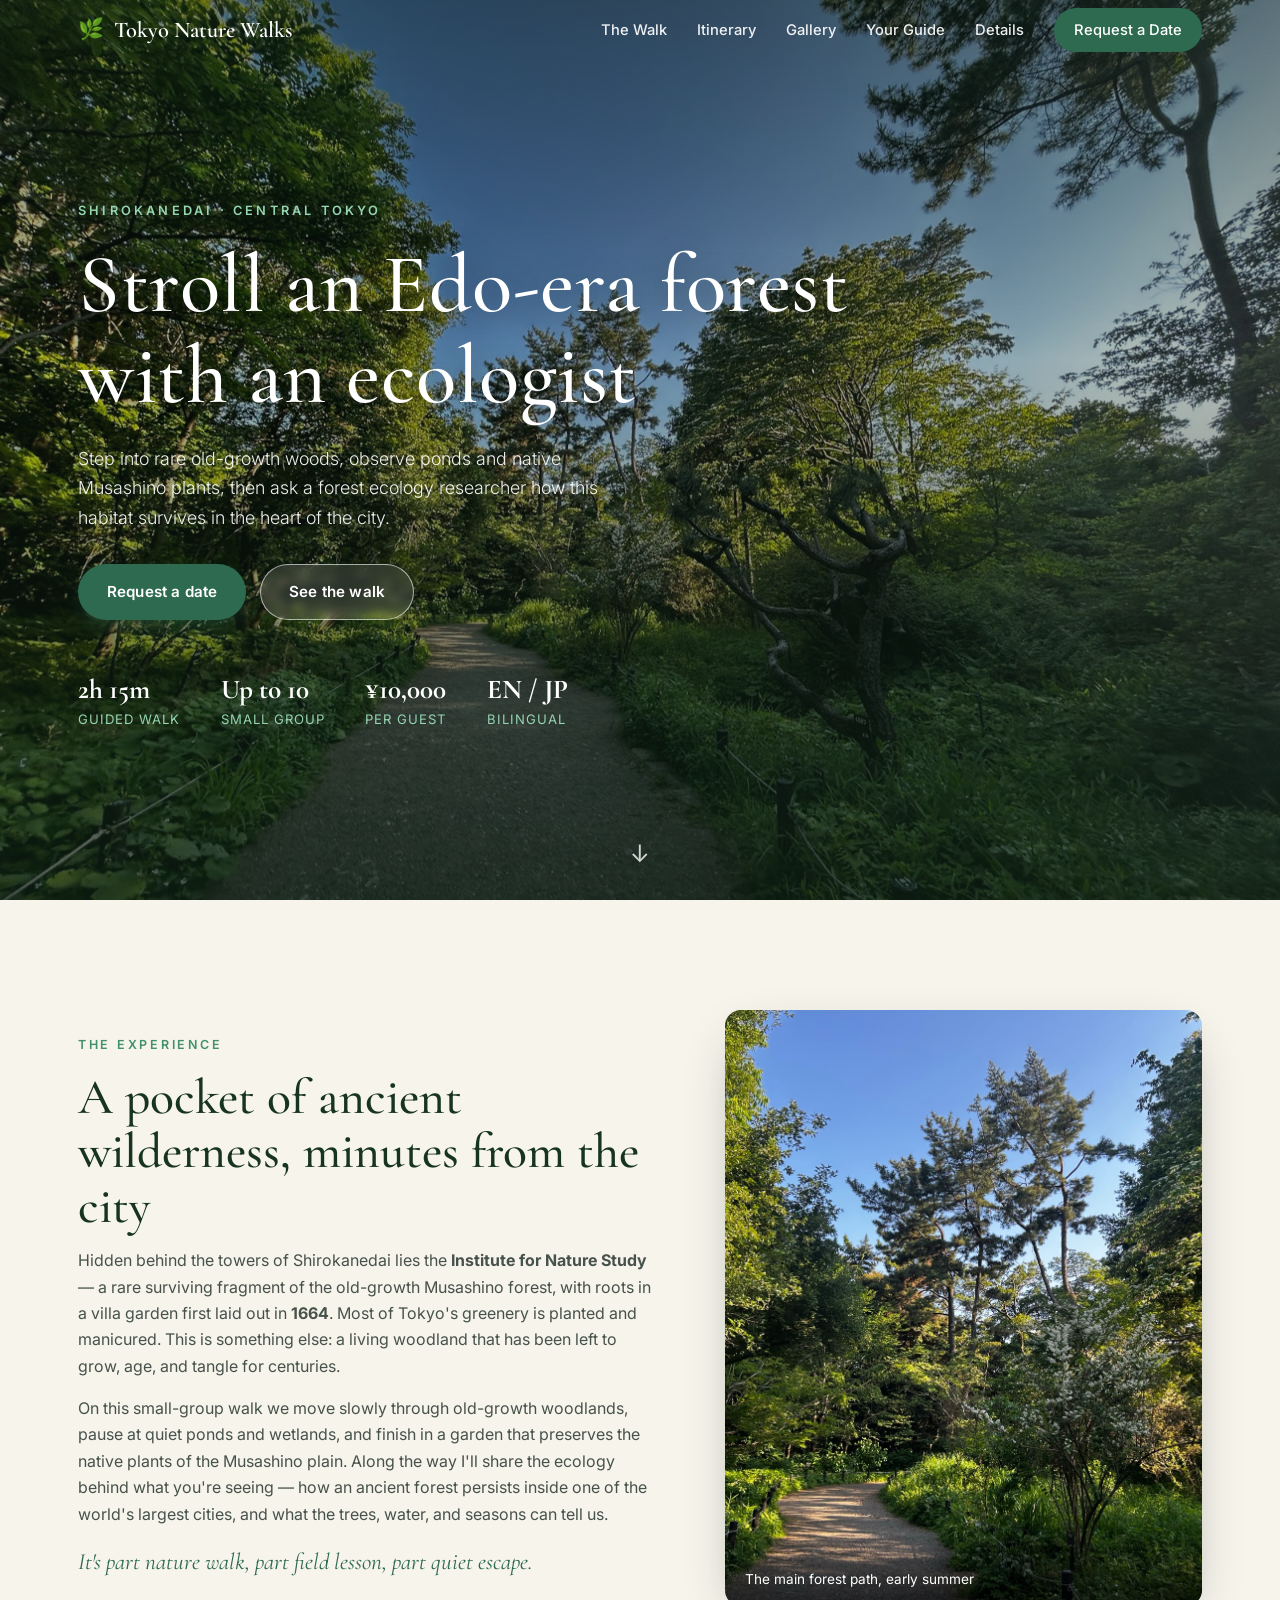
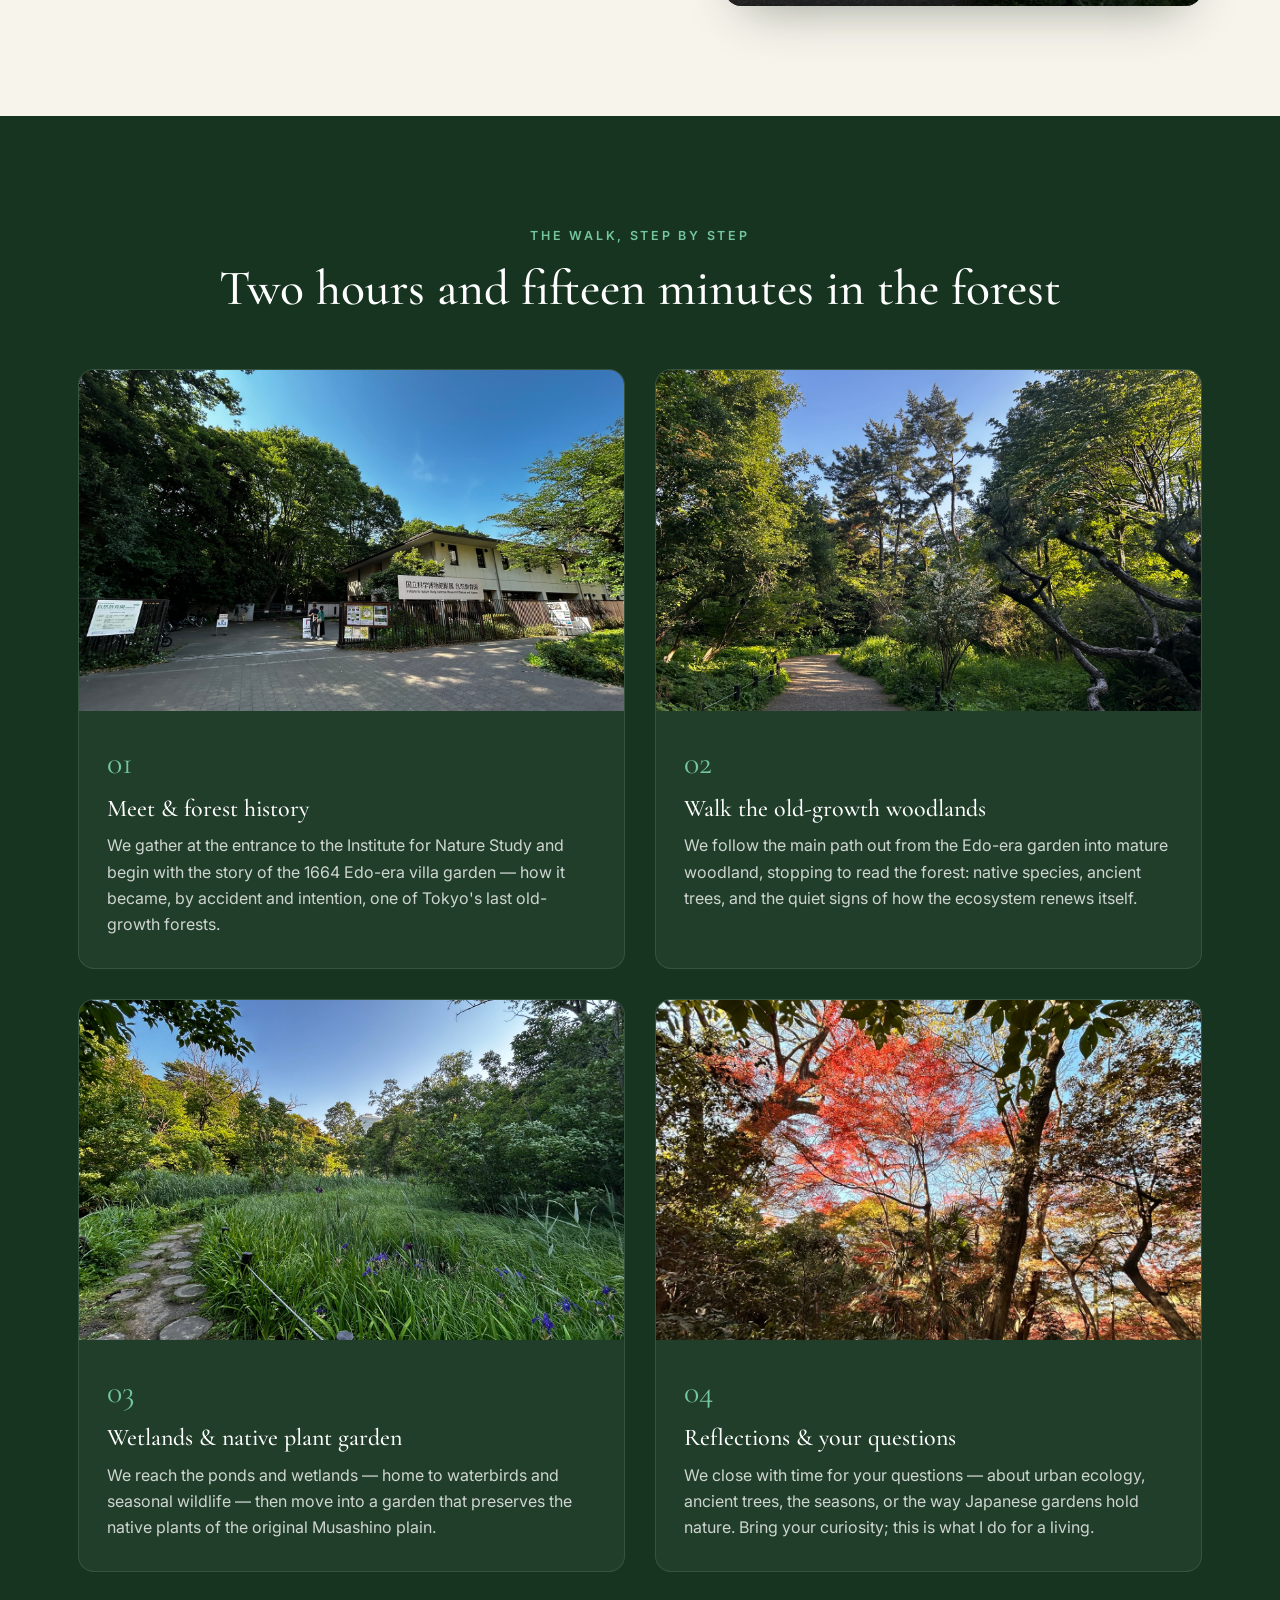
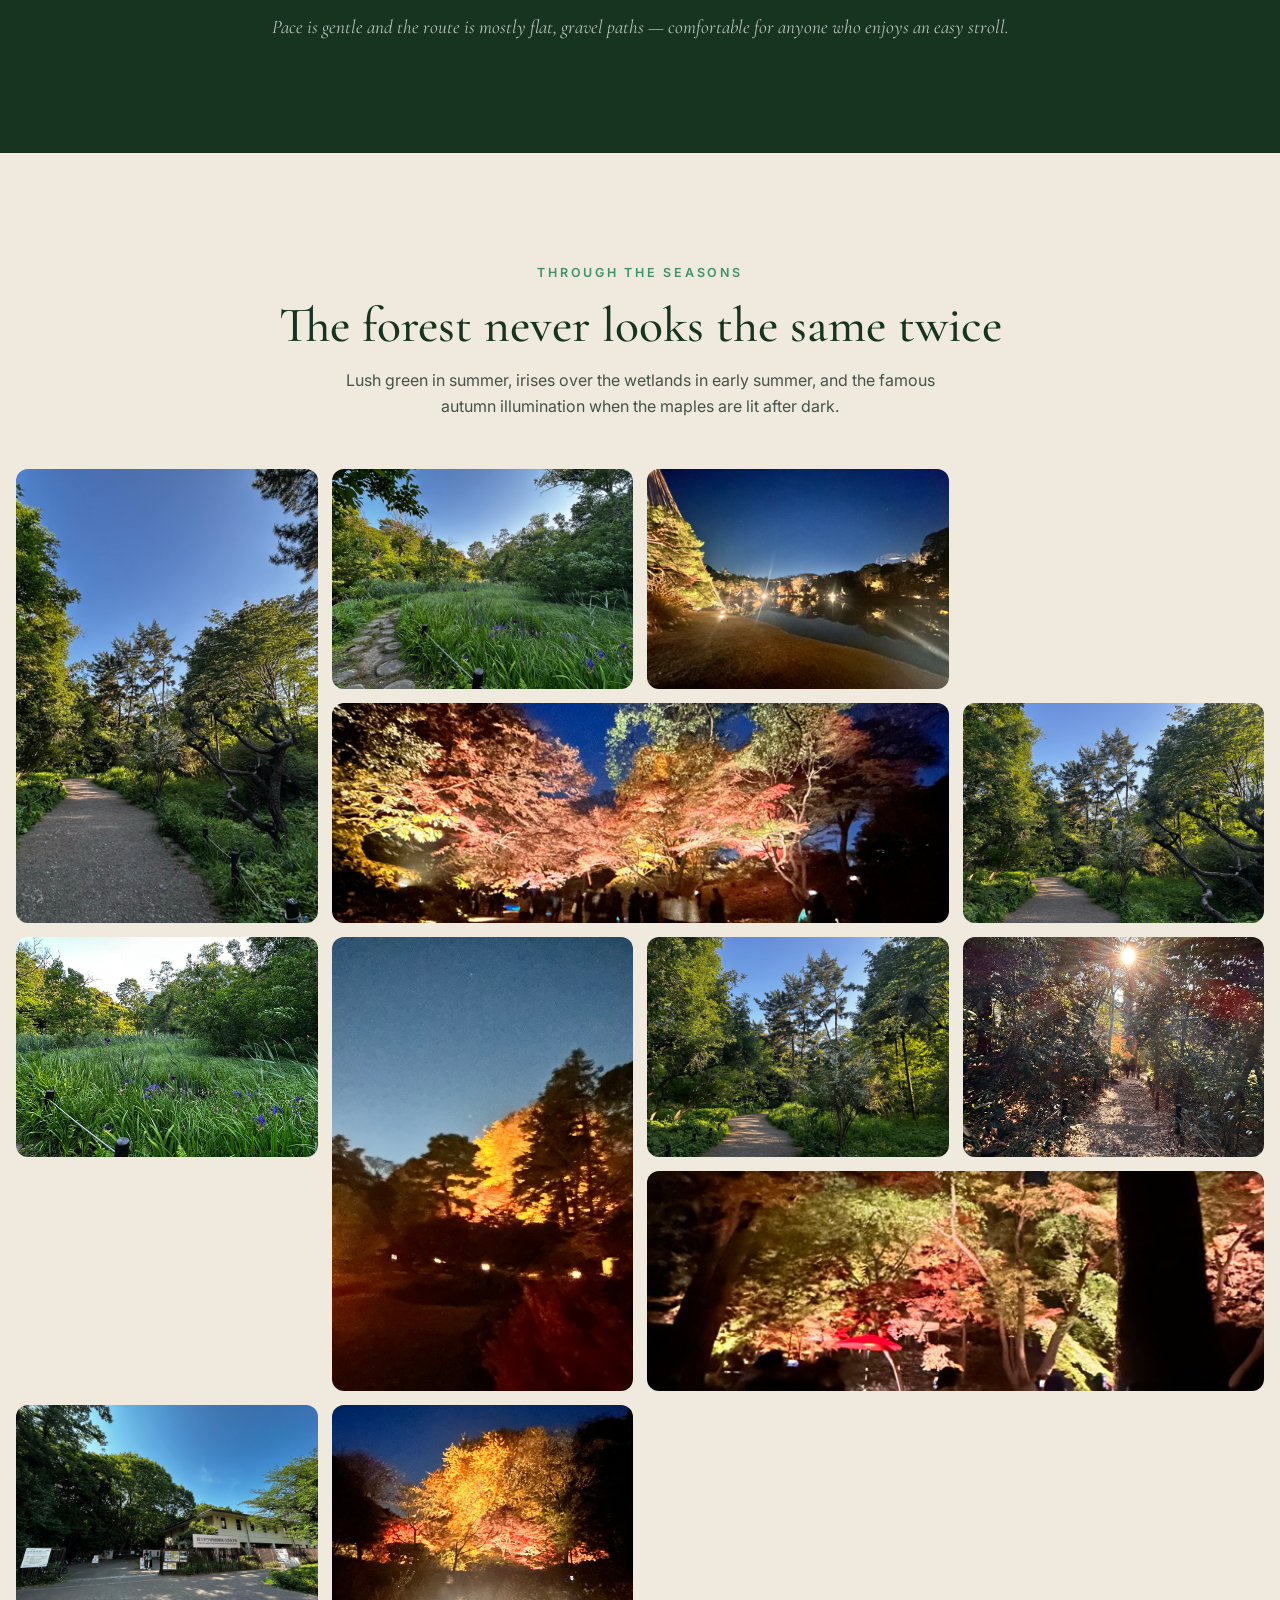
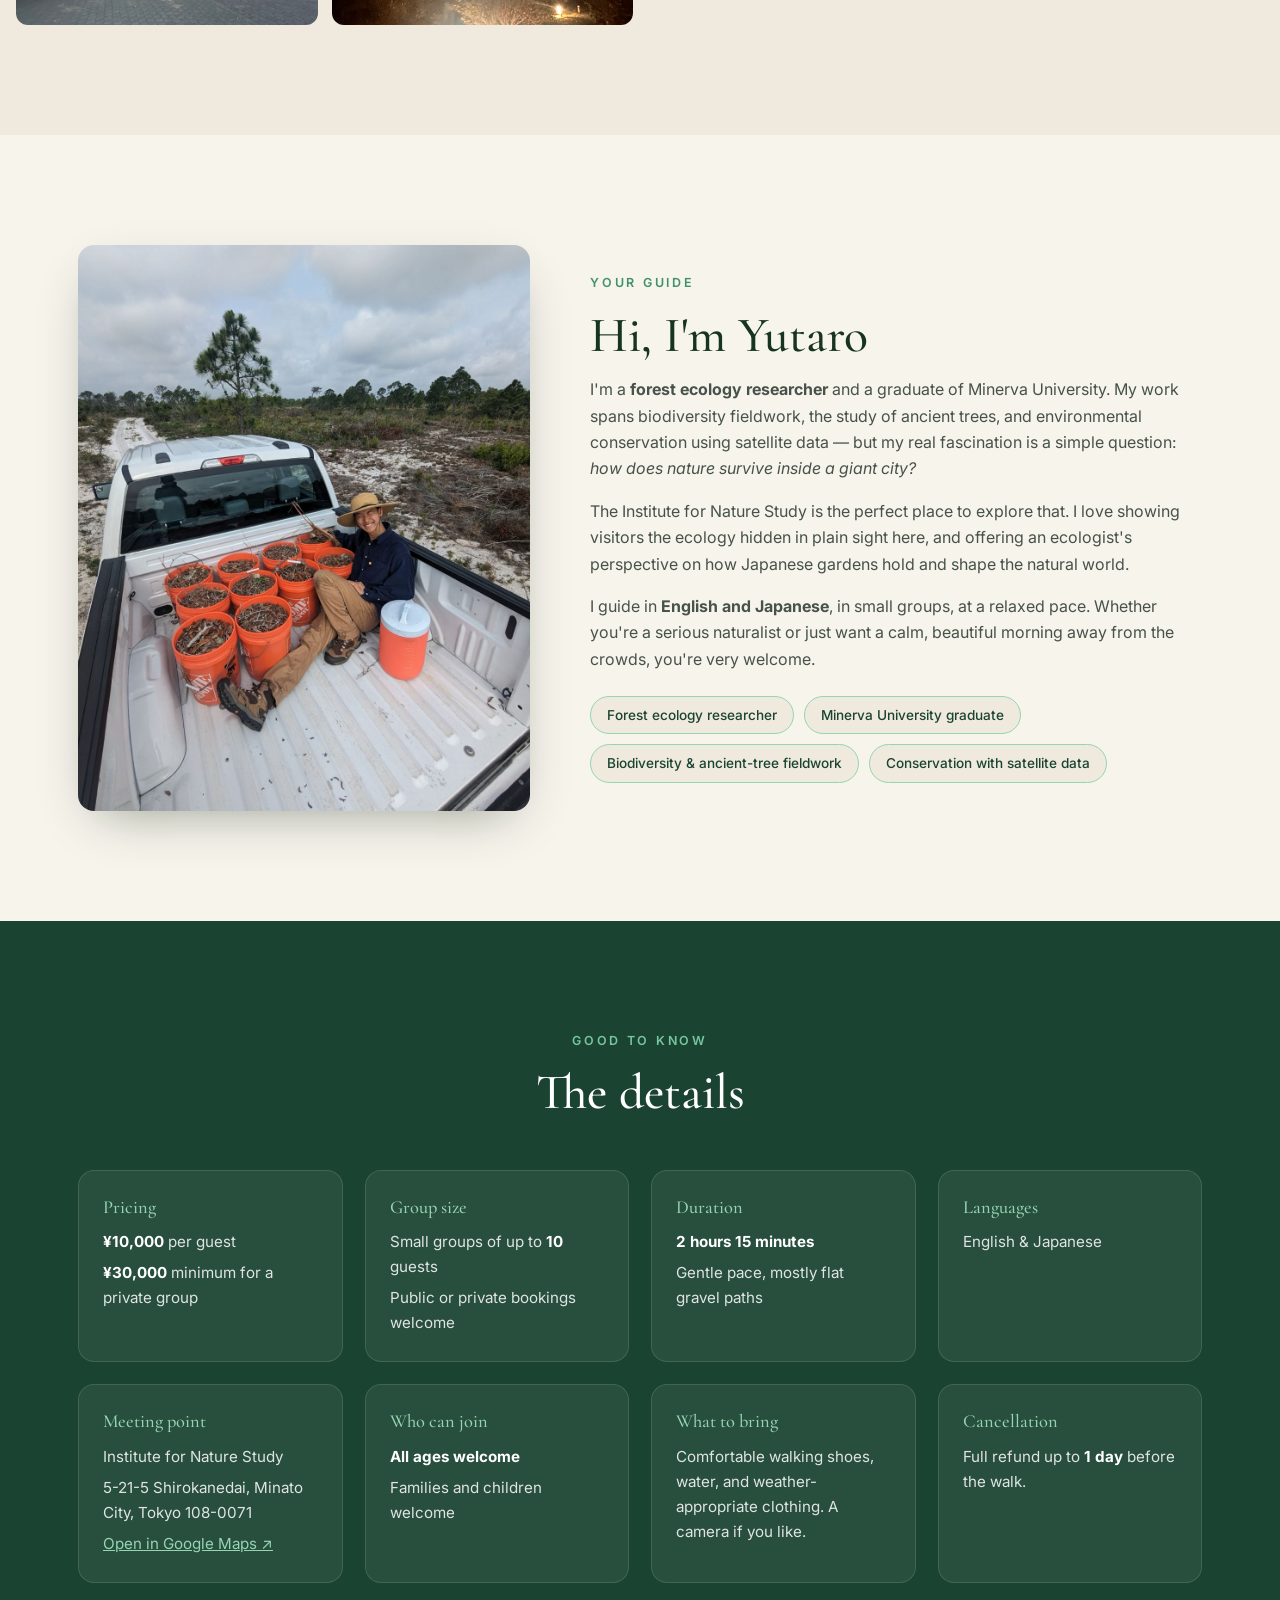
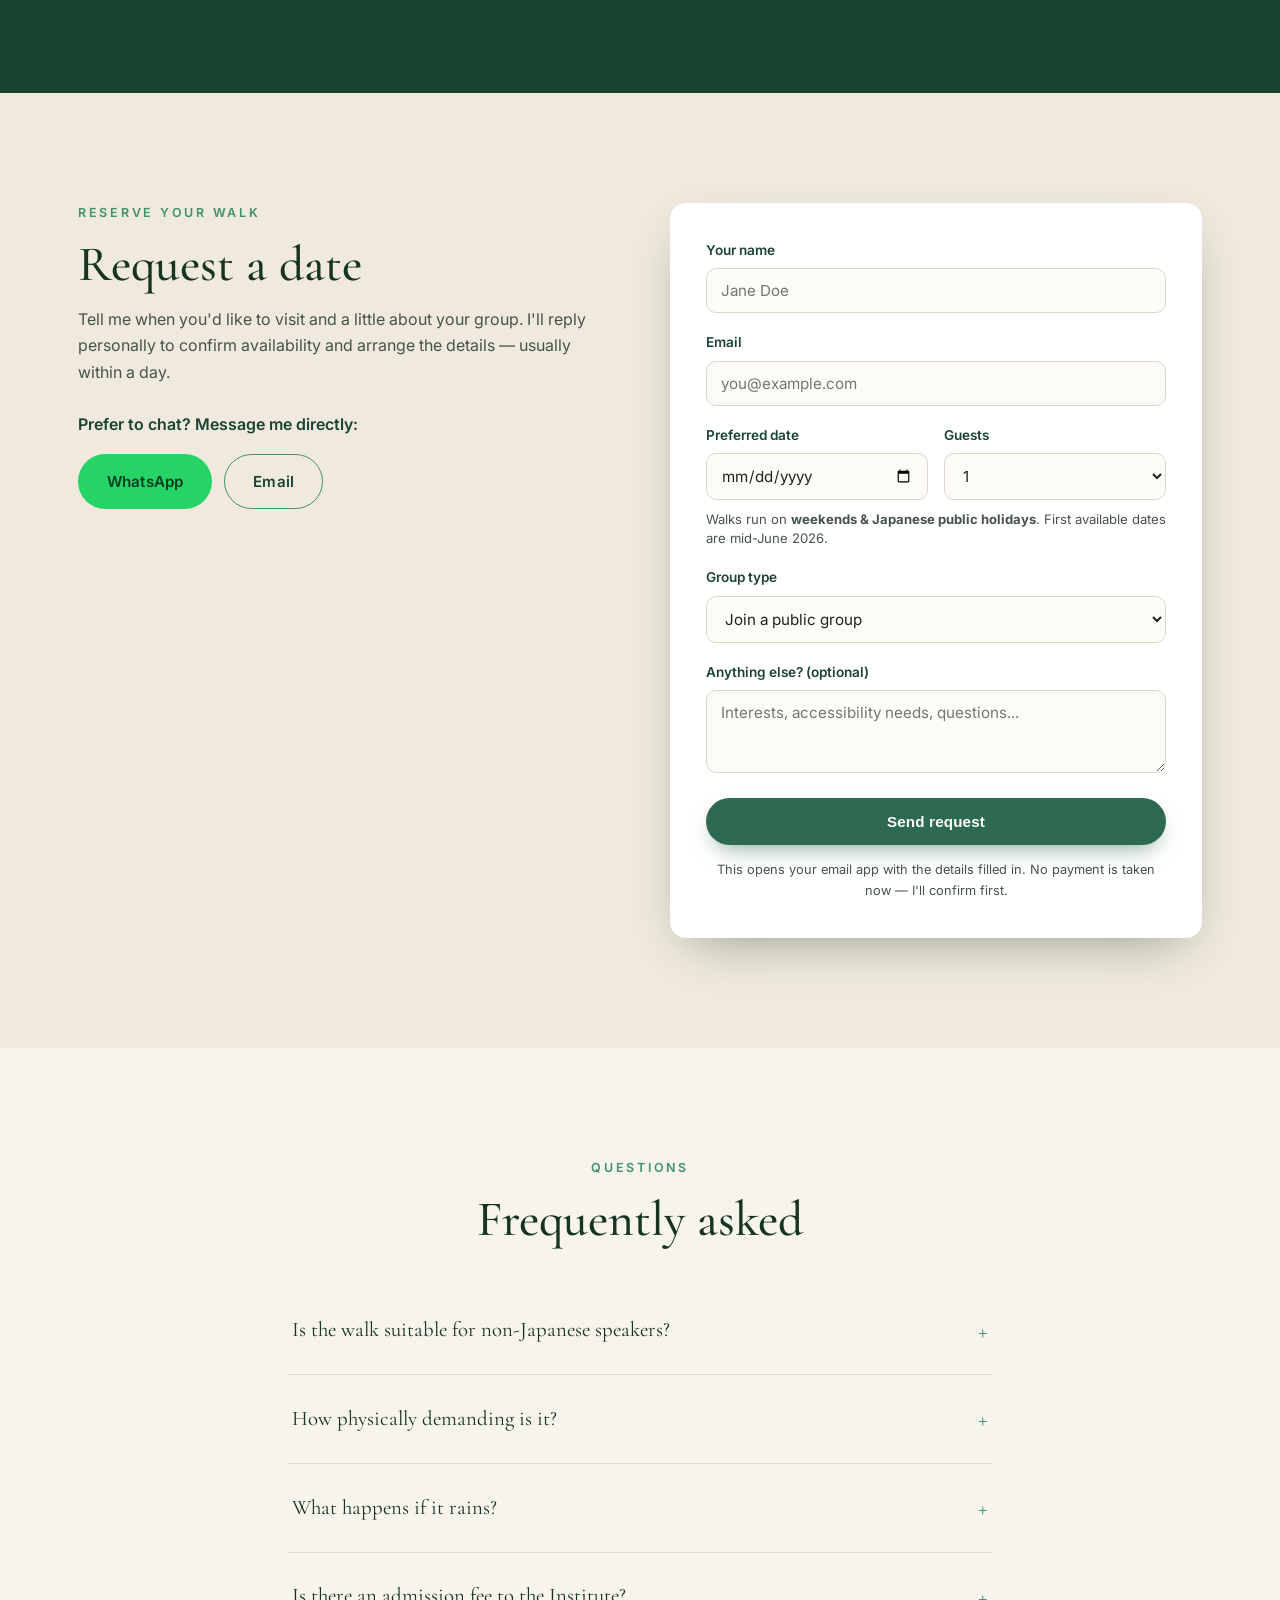
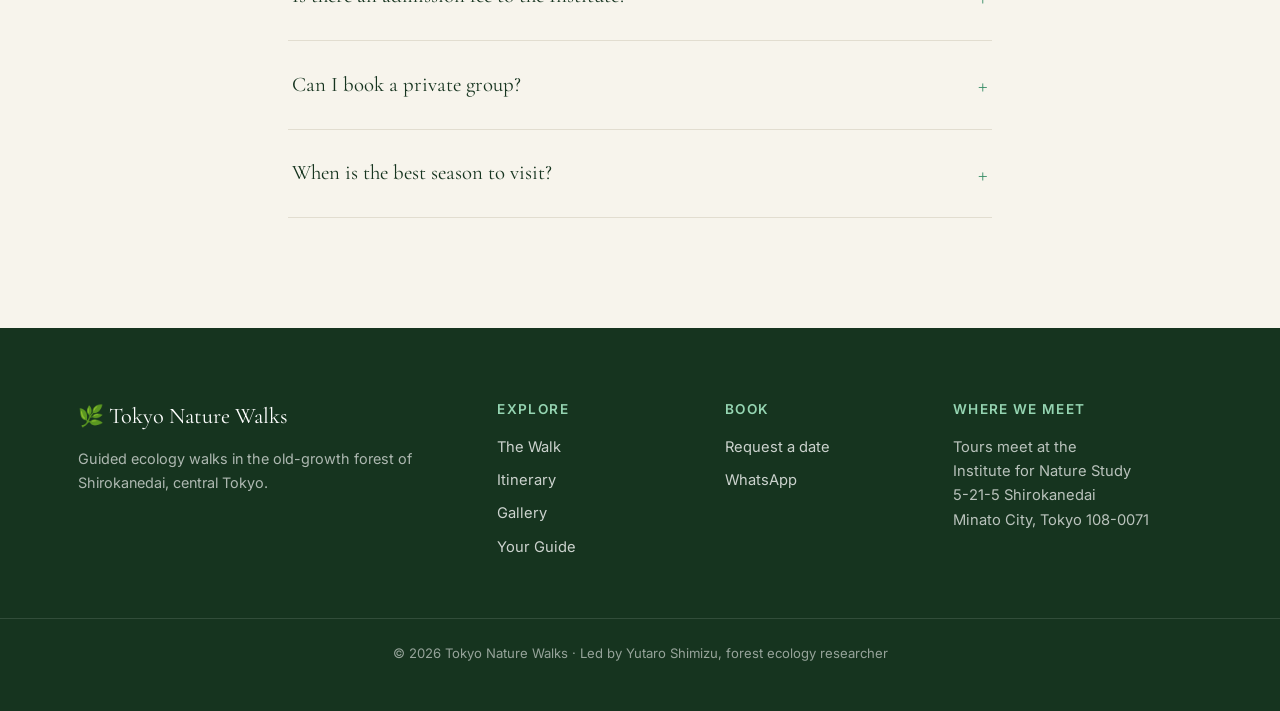
==== commit 1216a8d6: "Update contact + privacy: real WhatsApp, drop Instagram & friend photo, GA scaffold - Swap step 04 t" ====
--- a/index.html
+++ b/index.html
@@ -9,6 +9,24 @@
 <meta name="author" content="Yutaro Shimizu" />
 <link rel="canonical" href="https://yutaro-shimizu.github.io/tokyo-nature-walks/" />
 <meta name="robots" content="index, follow" />
+
+<!-- Google Search Console: paste the "HTML tag" verification meta here once you add the property. -->
+<!-- e.g. <meta name="google-site-verification" content="PASTE_TOKEN_HERE" /> -->
+
+<!-- Google Analytics (GA4). Paste your Measurement ID below to activate tracking; leave empty to disable. -->
+<script>
+  window.GA_MEASUREMENT_ID = ""; // e.g. "G-XXXXXXXXXX"
+  if (window.GA_MEASUREMENT_ID) {
+    var gaScript = document.createElement('script');
+    gaScript.async = true;
+    gaScript.src = 'https://www.googletagmanager.com/gtag/js?id=' + window.GA_MEASUREMENT_ID;
+    document.head.appendChild(gaScript);
+    window.dataLayer = window.dataLayer || [];
+    window.gtag = function () { dataLayer.push(arguments); };
+    gtag('js', new Date());
+    gtag('config', window.GA_MEASUREMENT_ID);
+  }
+</script>
 
 <!-- Open Graph -->
 <meta property="og:type" content="website" />
@@ -175,7 +193,7 @@
         </div>
       </article>
       <article class="step">
-        <div class="step__img"><img src="assets/img/photo-4017.jpg" alt="Guide and guest on a forest path framed by autumn colour" loading="lazy" /></div>
+        <div class="step__img"><img src="assets/img/photo-4019.jpg" alt="Red and orange autumn canopy along the forest trail" loading="lazy" /></div>
         <div class="step__body">
           <span class="step__num">04</span>
           <h3>Reflections &amp; your questions</h3>
@@ -200,7 +218,7 @@
     <button class="gallery__item" data-full="assets/img/photo-4022.jpg" data-cap="Autumn illumination over the pond"><img src="assets/img/thumb-4022.jpg" alt="Autumn illumination reflected in the pond at night" loading="lazy" /></button>
     <button class="gallery__item gallery__item--wide" data-full="assets/img/photo-4025.jpg" data-cap="Maples lit up on an autumn evening"><img src="assets/img/thumb-4025.jpg" alt="Maples lit up on an autumn evening" loading="lazy" /></button>
     <button class="gallery__item" data-full="assets/img/photo-5084.jpg" data-cap="Tall pines along the trail"><img src="assets/img/thumb-5084.jpg" alt="Tall pines along the trail" loading="lazy" /></button>
-    <button class="gallery__item" data-full="assets/img/photo-4019.jpg" data-cap="Autumn canopy"><img src="assets/img/thumb-4019.jpg" alt="Red and orange autumn canopy" loading="lazy" /></button>
+    <button class="gallery__item" data-full="assets/img/photo-5081.jpg" data-cap="Iris wetland in early summer"><img src="assets/img/thumb-5081.jpg" alt="Iris wetland with native plants in early summer" loading="lazy" /></button>
     <button class="gallery__item gallery__item--tall" data-full="assets/img/photo-4023.jpg" data-cap="A single maple, illuminated"><img src="assets/img/thumb-4023.jpg" alt="A single maple illuminated at night" loading="lazy" /></button>
     <button class="gallery__item" data-full="assets/img/photo-5085.jpg" data-cap="Green woodland path"><img src="assets/img/thumb-5085.jpg" alt="Green woodland path" loading="lazy" /></button>
     <button class="gallery__item" data-full="assets/img/photo-4021.jpg" data-cap="Light through the canopy"><img src="assets/img/thumb-4021.jpg" alt="Sunlight breaking through the forest canopy" loading="lazy" /></button>
@@ -265,8 +283,8 @@
       </div>
       <div class="detail">
         <h3>Who can join</h3>
-        <p>Minimum age <strong>18</strong></p>
-        <p>Parents may bring children under 2</p>
+        <p><strong>All ages welcome</strong></p>
+        <p>Families and children welcome</p>
       </div>
       <div class="detail">
         <h3>What to bring</h3>
@@ -289,8 +307,8 @@
       <p>Tell me when you'd like to visit and a little about your group. I'll reply personally to confirm availability and arrange the details &mdash; usually within a day.</p>
       <p class="book__alt">Prefer to chat? Message me directly:</p>
       <div class="book__contacts">
-        <a class="btn btn--whatsapp" id="waBtn" href="https://wa.me/810000000000?text=Hi%20Yutaro%2C%20I%27d%20like%20to%20book%20the%20Tokyo%20Nature%20Walk." target="_blank" rel="noopener">WhatsApp</a>
-        <a class="btn btn--ghost-dark" href="mailto:yutaro.shimizu@uni.minerva.edu">Email</a>
+        <a class="btn btn--whatsapp" id="waBtn" href="https://wa.me/16693216467?text=Hi%20Yutaro%2C%20I%27d%20like%20to%20book%20the%20Tokyo%20Nature%20Walk." target="_blank" rel="noopener">WhatsApp</a>
+        <a class="btn btn--ghost-dark" id="emailBtn" href="#">Email</a>
       </div>
     </div>
 
@@ -385,8 +403,7 @@
     <div class="footer__col">
       <h4>Book</h4>
       <a href="#book">Request a date</a>
-      <a href="mailto:yutaro.shimizu@uni.minerva.edu">Email</a>
-      <a href="#" id="igLink" target="_blank" rel="noopener">Instagram</a>
+      <a href="#" id="waBtnFooter" target="_blank" rel="noopener">WhatsApp</a>
     </div>
     <div class="footer__col">
       <h4>Where we meet</h4>
